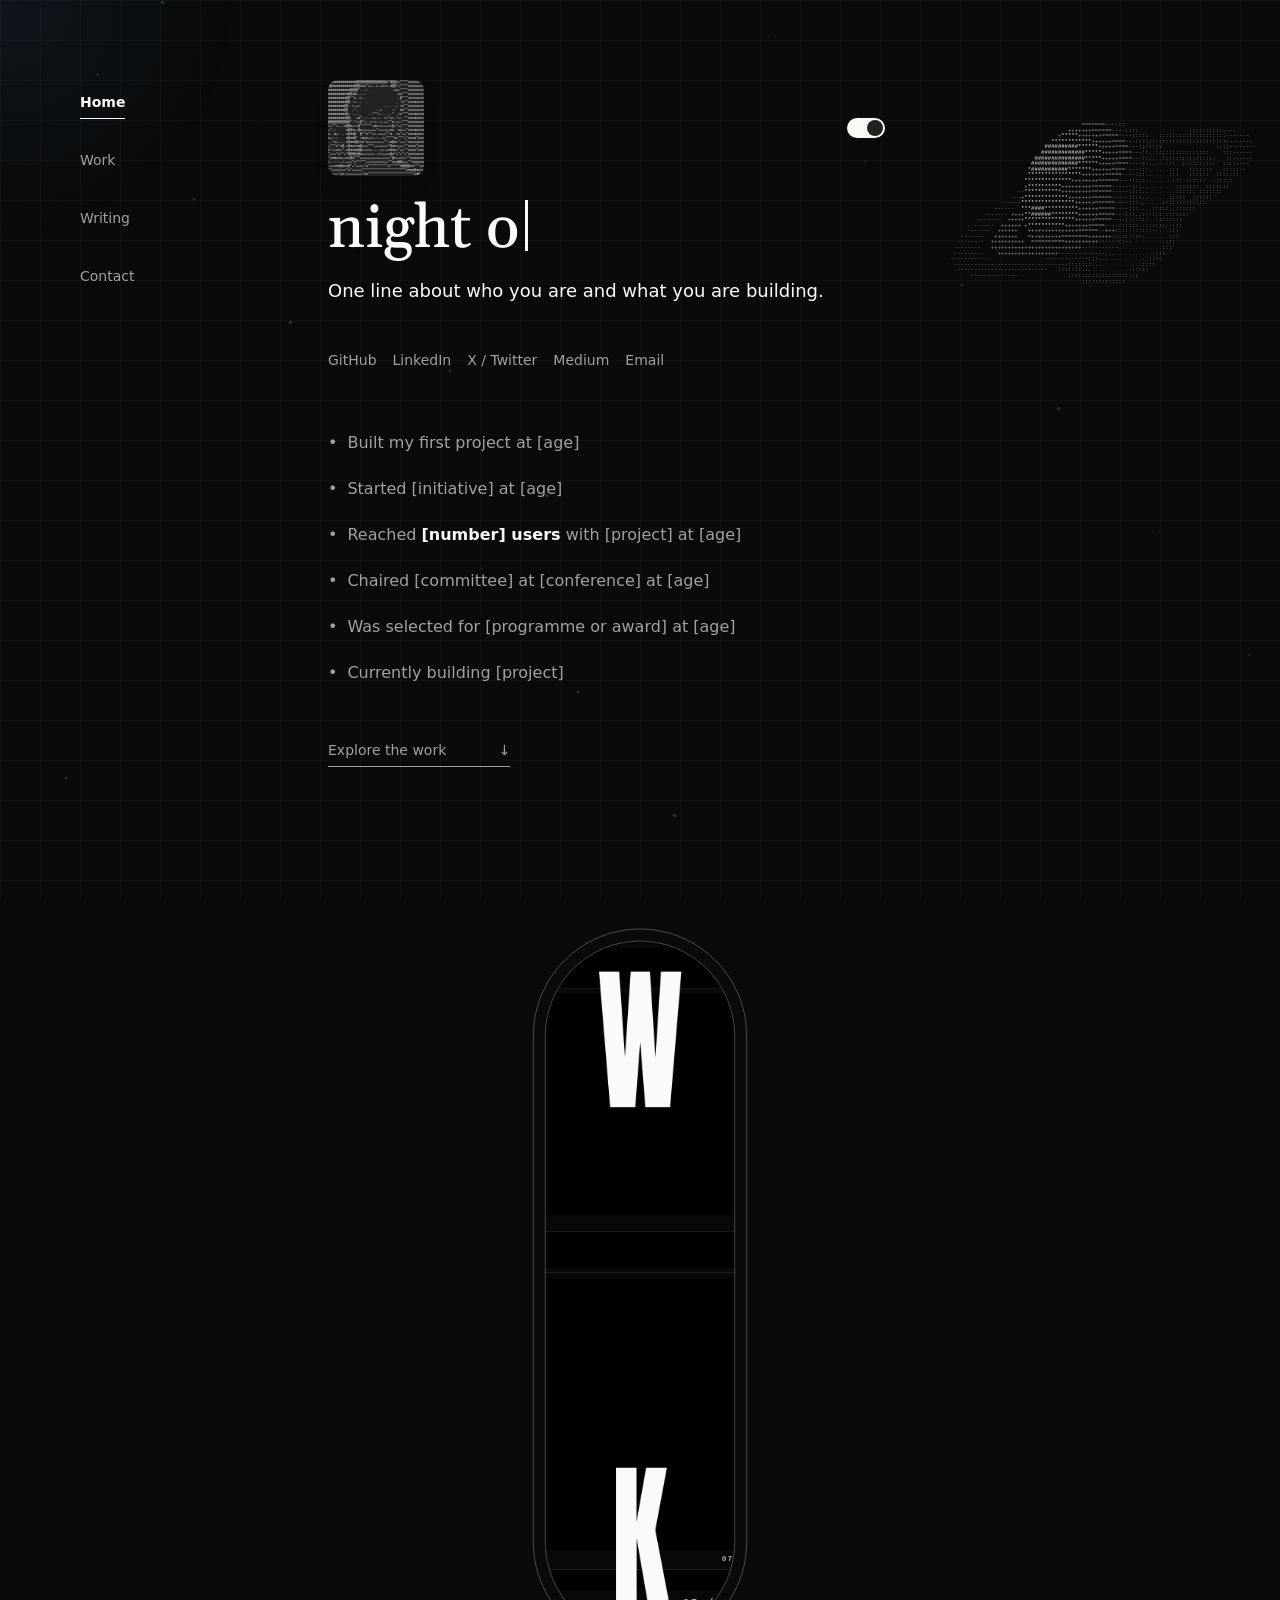
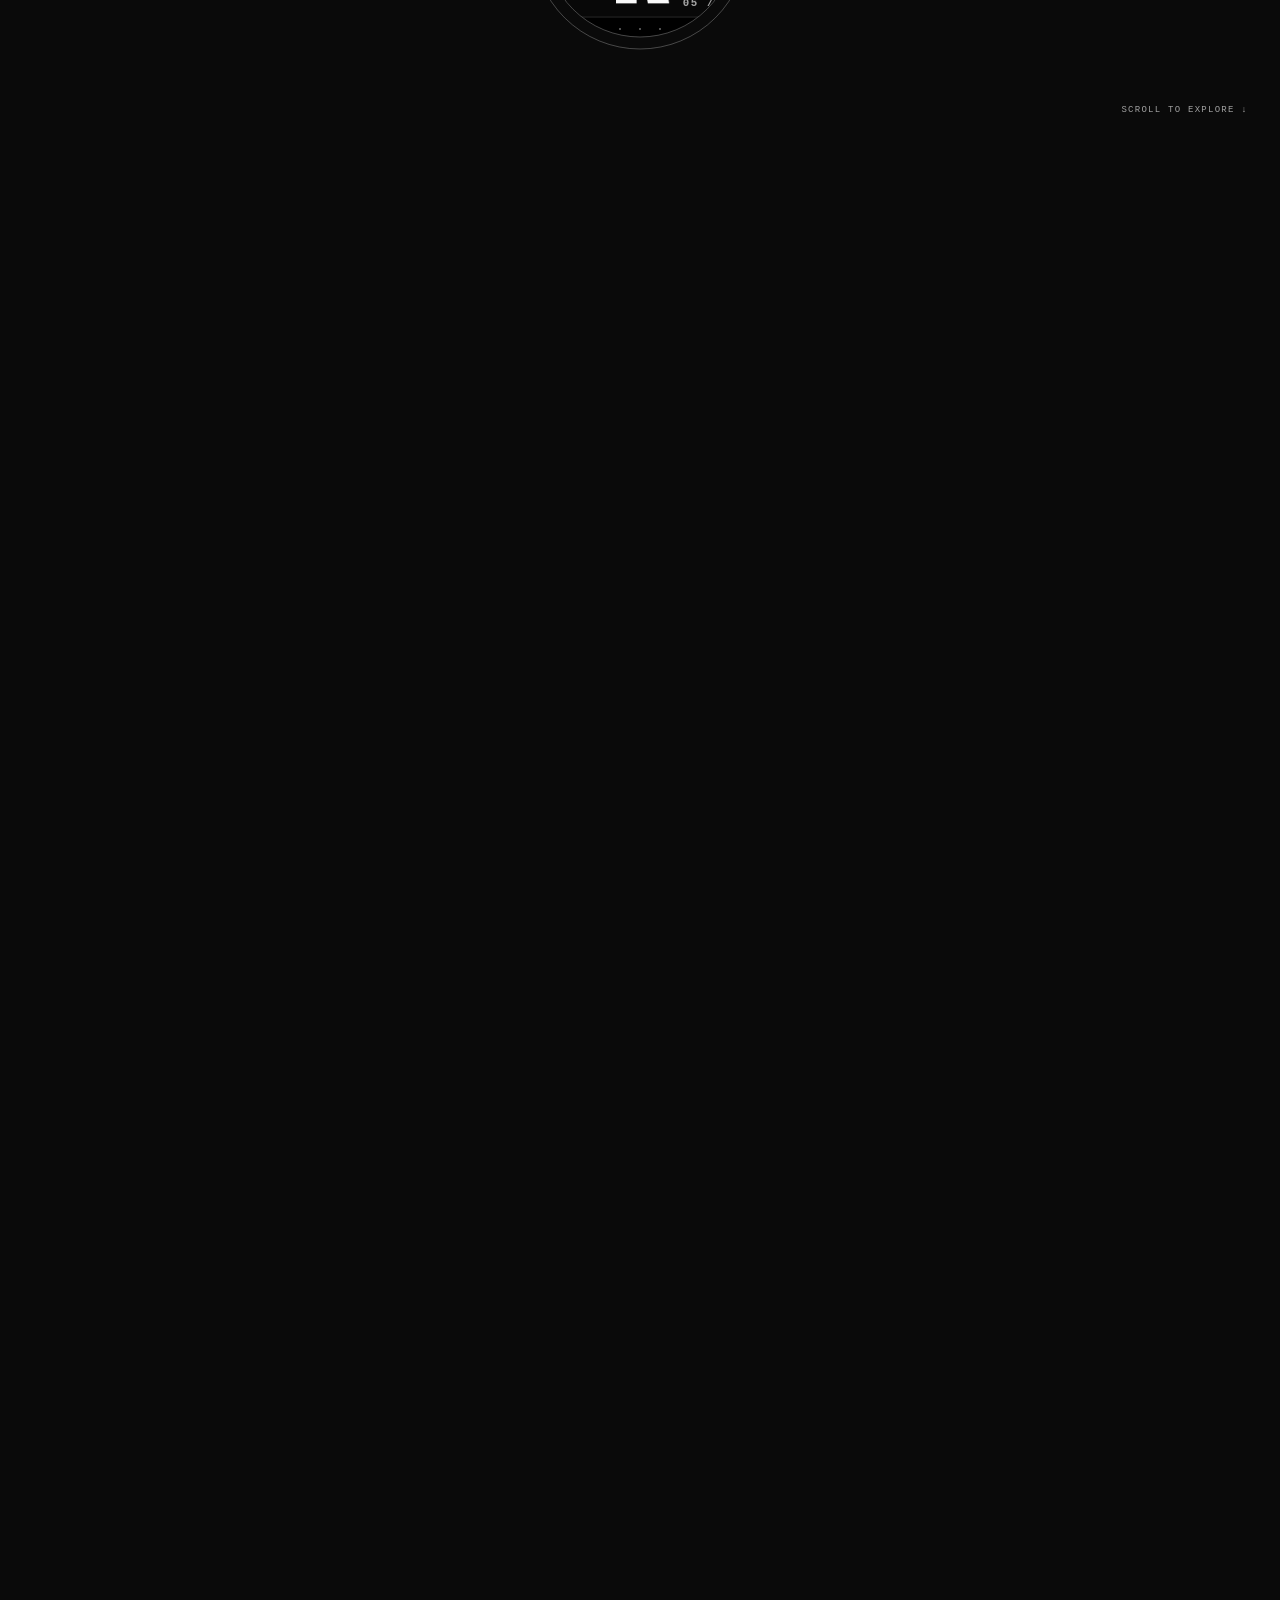
==== index.html @ 7d7f4d8b "Slightly slim the mobile navigation dock" ====
<!doctype html>
<html lang="en" data-theme="dark">
<head><script>if(performance.getEntriesByType('navigation')[0]?.type==='reload'){history.scrollRestoration='manual';history.replaceState(null,'',location.pathname+location.search);addEventListener('pageshow',()=>scrollTo({top:0,left:0,behavior:'instant'}),{once:true})}</script><script>if(location.pathname.endsWith("/foundation/index.html")){var base=document.createElement("base");base.href="../";document.head.appendChild(base)}</script><meta charset="utf-8"><meta name="viewport" content="width=device-width,initial-scale=1"><meta name="theme-color" content="#0a0a0a"><title>Vivaan Surti</title><meta name="description" content="Vivaan Surti's personal website."><meta name="author" content="Vivaan Surti"><meta property="og:title" content="Vivaan Surti"><meta property="og:description" content="Vivaan Surti's personal website."><meta property="og:type" content="website"><script type="application/ld+json">{"@context":"https://schema.org","@type":"Person","name":"Vivaan Surti"}</script>
<script>(function(){var r=document.documentElement;try{var t=localStorage.getItem('portfolio-theme');if(t)r.dataset.theme=t}catch(e){}if(!matchMedia('(prefers-reduced-motion: reduce)').matches){r.classList.add('motion-intro');setTimeout(function(){r.classList.remove('motion-intro')},3000)}})()</script><script>try{if(sessionStorage.getItem('lights-out'))document.documentElement.classList.add('lights-out-pending')}catch(e){}</script><link rel="stylesheet" href="./foundation/style.css?v=bg-4"><link rel="stylesheet" href="./foundation/work.css?v=gap-2"><link rel="stylesheet" href="./foundation/motion.css?v=stars-1"><link rel="stylesheet" href="./foundation/sections.css?v=outline-1"><style>
.dock-icon{display:none}
/* Local mobile dock preview; desktop navigation keeps its existing layout. */
@media(max-width:767px){
 .page-nav{position:fixed;inset:auto 16px calc(12px + env(safe-area-inset-bottom));max-width:420px;margin-inline:auto;display:block;padding:0;isolation:isolate}
 .page-nav .nav-toggle,.page-nav .nav-backdrop{display:none}
 .page-nav .nav-links-panel{position:relative;display:grid;grid-template-columns:repeat(4,minmax(0,1fr));align-items:center;gap:0;min-width:0;max-height:none;width:100%;overflow:visible;box-sizing:border-box;padding:5px;border:1px solid var(--rule);border-radius:14px;background:var(--background);box-shadow:0 4px 18px rgb(0 0 0 / 12%);opacity:1;visibility:visible;transform:none;pointer-events:auto}
 .page-nav .nav-links-panel::before{content:"";position:absolute;z-index:0;top:5px;bottom:5px;left:5px;width:calc((100% - 10px)/4);border-radius:9px;background:color-mix(in srgb,var(--foreground) 9%,var(--background));transform:translateX(var(--dock-index,0%));transition:transform 220ms cubic-bezier(.2,.7,.2,1);pointer-events:none}
 .page-nav .nav-links-panel:has(a:nth-child(2)[aria-current]){--dock-index:100%}
 .page-nav .nav-links-panel:has(a:nth-child(3)[aria-current]){--dock-index:200%}
 .page-nav .nav-links-panel:has(a:nth-child(4)[aria-current]){--dock-index:300%}
 .page-nav .nav-links-panel a{z-index:1;display:flex;flex-direction:column;justify-content:center;gap:3px;min-height:48px;padding:3px 0 4px;box-sizing:border-box;width:100%;border:0;font:400 11px/1.2 ui-sans-serif,system-ui,sans-serif;letter-spacing:.01em;color:var(--muted-foreground);transition:color 160ms ease;touch-action:manipulation}
 .page-nav .nav-links-panel a[aria-current]{color:var(--foreground);font-weight:500}
 .page-nav .dock-icon{display:block;width:19px;height:19px;fill:none;stroke:currentColor;stroke-width:1.5;stroke-linecap:round;stroke-linejoin:round}
 .page-nav a[aria-current] .dock-icon{color:var(--foreground)}
 .page-nav .nav-links-panel a::after{content:"";display:block;position:absolute;left:50%;right:auto;bottom:4px;width:3px;height:3px;margin:0;border-radius:50%;background:var(--foreground);opacity:0;transform:translateX(-50%);transition:opacity 160ms ease}
 .page-nav .nav-links-panel a[aria-current]::after{opacity:1}
 .page-nav .nav-links-panel a:focus-visible{outline-offset:-3px;border-radius:12px}
 .site-footer{padding-bottom:calc(132px + env(safe-area-inset-bottom))}
 .work-meta{bottom:calc(110px + env(safe-area-inset-bottom))}
 html{scroll-padding-bottom:116px}
}
@media(max-width:767px) and (prefers-reduced-motion:reduce){.page-nav .nav-links-panel::before,.page-nav .nav-links-panel a{transition:none}}
</style></head>
<body><div class="background glow" aria-hidden="true"></div>
<div class="background particles" aria-hidden="true"></div>
<div class="background grid" aria-hidden="true"><svg><defs><pattern id="grid" width="40" height="40" patternUnits="userSpaceOnUse"><path d="M 40 0 L 0 0 0 40" fill="none" opacity="0.6" stroke="var(--secondary-foreground)" stroke-width="0.5"/></pattern></defs><rect width="100%" height="100%" fill="url(#grid)"/></svg></div>
<div class="background light-overlay" aria-hidden="true"></div>

<nav class="page-nav" aria-label="Main navigation">
 <button class="nav-toggle" aria-label="Open navigation" aria-expanded="false" aria-controls="navigation-links"><svg viewBox="0 0 24 24" aria-hidden="true"><path d="M4 6h16M4 12h16M4 18h16"/></svg></button>
 <div class="nav-links-panel" id="navigation-links">
 <a href="#home" aria-current="location"><svg class="dock-icon" viewBox="0 0 24 24" aria-hidden="true" focusable="false"><path d="M3 10 12 3l9 7M5 9v11h5v-6h4v6h5V9"/></svg><span>Home</span></a>
 <a href="#work"><svg class="dock-icon" viewBox="0 0 24 24" aria-hidden="true" focusable="false"><path d="M5 7V4h14v3M3 8h18v12H3zM3 12h18M10 12v3h4v-3"/></svg><span>Work</span></a>
 <a href="#writing"><svg class="dock-icon" viewBox="0 0 24 24" aria-hidden="true" focusable="false"><path d="m15 4 5 5M4 20l5-1L21 7a2.1 2.1 0 0 0-4-4L5 15z"/></svg><span>Writing</span></a>
 <a href="#contact"><svg class="dock-icon" viewBox="0 0 24 24" aria-hidden="true" focusable="false"><path d="M5 19 19 5M5 5h14v14"/></svg><span>Contact</span></a>
 </div>
</nav>
<main>
<section id="home" class="intro">
 <div class="intro-top">
  <figure class="avatar" aria-hidden="true"><pre class="ascii-dark">%@%%%%%%%%%%%%@@@@@@@@@@@@@@@%*@@@#+****######%@
%@%%%%%%%%%%%@@@###*+=--=-+#==-%@@*+****#######%
%%%%%%%%%%%@@@@*..::.           -##+****########
%%%%%%%%%%@@#@+.-:-               -##***########
%%%%%%%%%@@**#.:=..                -@***########
%%%%%%%%%@@.:=...  .              . :#**###%####
%%%%%%%%@@: =:+=            ...  .: =#**########
%%%%%%%%@@  -*-         .-=     ::  %#**########
%%%%%%%%%@+ ..-.    .-***=.....-*  =#***###%###%
%%%%%%%%%@@:  +%*--:..=+-:. ==*#=-*+:-**###%####
@@@@@@@@@@@*-*=+@*=--=:=:-+-++**%-=+:***#######%
=+**=---#@@%+==@******+%#==+++==@+*++***########
+*-:     %@@%++@#=++++++*=+++++##  ##++*###%###%
#- %+. . #@%%@  @**#**+=-=+++**%  =#*++*###%####
#+:-:    %@%%@* =%##+==-:--=+****%+***+*###%*###
--*#+:.-.#@%%%@###*#+++===++**+%@%=*+++*########
+***#*#@-+@%###%@+=+***++++++=*@%#=+++**####*###
#*++##=*.#@%#%%@@+====-:--==-=#%%#=*++**####*###
*+=+*#**+*@@@@%@%+++++=--===++#@%*=*+*+*########
*#%%###++##@%***+++++++++++++++*@#++===**#######
=-.:.:-=.+++*#*****++=======++**##%@@#++**#####%
-=+#%%@%##@*+*++=+*#**********#*****%@@@@#%***##
**+====+=*#*+++++**********************#%%%@%###
:-=++*##:==++++++*##***********************#%@%#</pre><pre class="ascii-light">. ............               .-   :=----::::::. 
. ...........   :::-=+**+*=:++*.  -=----:::::::.
...........    -%%##%@@@@@@@@@@@*::=----::::::::
..........  : =%*#*@@@@@@@@@@@@@@@*::---::::::::
.........  --:%#+%%@@@@@@@@@@@@@@@@* ---::::::::
.........  %#+%%%@@%@@@@@@@@@@@@@@%@#:--:::.::::
........  #@+#=+@@@@@@@@@@@@%%%@@%#@+:--::::::::
........  @@*-*@@@@@@@@@%*+@@@@@##@@.:--::::::::
......... =@%%*%@@@@%*---+%%%%%*-@@+:---:::.:::.
.........  #@@=.-**#%%+=*#%@++-:+*-=#*--:::.::::
           -*-+= -+**+#+#*=*==--.*+=#---:::::::.
+=--+***:  .=++ ------=.:++===++ =-==---::::::::
=-*#@@@@@.  .== :+======-+=====::@@::==-:::.:::.
:*@.=%@%@: .. @@ --:--=+*+===--.@@+:-==-:::.::::
:=#*#@@@@. .. -@+.::=++*#**+=----.=---=-:::.-:::
**-:=#%*%: ... :::-:===+++==--=. .+-===-::::::::
=---:-: *= .:::. =+=---======+- .:+===--::::-:::
:-==::+-%: .:..  =++++*#**++*+:..:+-==--::::-:::
-=+=-:--=-    . .=====+**+++==: .-+-=-=-::::::::
-:..:::==:: .---===============- :==+++--:::::::
+*%#%#*+%===-:-----==+++++++==--::.  :==--:::::.
*+=:.. .:: -=-==+=-:----------:-----.    :.---::
--=++++=+-:-=====----------------------:... .:::
#*+==-::#++======-::-----------------------:. .:</pre></figure>
  <button id="theme" aria-label="Switch to light mode"></button>
 </div>
 <h1><span class="sr-only">hi, viv here.</span><span class="typed-text" aria-hidden="true">hi, <span class="surname">viv</span> here.</span></h1>
 <p class="tagline">One line about who you are and what you are building.</p>
 <div class="socials" aria-label="Social links"><a href="https://github.com/" target="_blank" rel="me noopener">GitHub</a><a href="https://www.linkedin.com/in/" target="_blank" rel="me noopener">LinkedIn</a><a href="https://x.com/" target="_blank" rel="me noopener">X / Twitter</a><a href="https://medium.com/" target="_blank" rel="me noopener">Medium</a><a href="mailto:you@example.com">Email</a></div>
 <ul class="timeline" aria-label="Timeline">
  <li><span class="bullet" aria-hidden="true">•</span><span>Built my first project at [age]</span></li>
  <li><span class="bullet" aria-hidden="true">•</span><span>Started [initiative] at [age]</span></li>
  <li><span class="bullet" aria-hidden="true">•</span><span>Reached <strong>[number] users</strong> with [project] at [age]</span></li>
  <li><span class="bullet" aria-hidden="true">•</span><span>Chaired [committee] at [conference] at [age]</span></li>
  <li><span class="bullet" aria-hidden="true">•</span><span>Was selected for [programme or award] at [age]</span></li>
  <li><span class="bullet" aria-hidden="true">•</span><span>Currently building [project]</span></li>
 </ul>
 <a class="intro-link" href="#work">Explore the work <span aria-hidden="true">↓</span></a>
</section>
<section id="work" class="work-section" aria-labelledby="work-title"><div class="work-stage"><h2 id="work-title" class="work-label">Work</h2><div class="work-scene"></div>
<svg class="work-mask" aria-hidden="true" preserveAspectRatio="none"><path class="mask-line"/></svg>
<div class="work-meta"><span class="work-counter"></span><span>Scroll to explore ↓</span></div></div></section>
<section id="writing" class="section" aria-labelledby="writing-title">
 <div class="eyebrow" data-reveal>Writing &amp; research</div>
 <h2 id="writing-title" data-reveal>Writing</h2>
 <!-- Give a row an href once its page exists, e.g. <a class="post-row" href="writing/extended-essay/"> -->
 <ul class="post-list">
  <li data-reveal><a class="post-row"><span><span class="post-title">Research paper title</span><span class="post-sub">One-line summary of the question and the finding.</span></span><span class="post-meta">Extended Essay · 2027</span></a></li>
  <li data-reveal><a class="post-row"><span><span class="post-title">Investigation title</span><span class="post-sub">One-line summary of the question and the finding.</span></span><span class="post-meta">Internal Assessment · 2026</span></a></li>
  <li data-reveal><a class="post-row"><span><span class="post-title">Investigation title</span><span class="post-sub">One-line summary of the question and the finding.</span></span><span class="post-meta">Internal Assessment · 2026</span></a></li>
  <li data-reveal><a class="post-row"><span><span class="post-title">Essay title</span><span class="post-sub">One-line summary of the argument.</span></span><span class="post-meta">Essay · 2026</span></a></li>
 </ul>
</section>
</main>
<footer id="contact" class="site-footer">
 <div class="eyebrow" data-reveal>Contact</div>
 <h2 data-reveal>Get in touch.</h2>
 <p data-reveal>For collaborations, questions, or opportunities, please write to</p>
 <a class="footer-email" href="mailto:you@example.com" data-reveal>you@example.com</a>
 <div class="footer-bottom"><span>© 2026 Vivaan Surti</span><a href="#home">Back to the top ↑</a></div>
</footer><script src="./foundation/ambient.js?v=stars-4"></script><script src="./foundation/projects.js?v=pj-1"></script><script src="./foundation/work.js?v=smooth-4"></script><script src="./foundation/planet.js?v=outline-1"></script><script src="./foundation/greetings.js?v=greet-4"></script><script src="./foundation/motion.js?v=greet-7"></script><script src="./foundation/eggs.js?v=torch-1"></script><script src="./foundation/avatar.js"></script><script src="./foundation/navigation.js"></script><script>
// The dock stays accessible while the shared hamburger controller is closed.
(()=>{
 const panel=document.getElementById('navigation-links');
 const expose=()=>{if(panel.inert)panel.inert=false;};
 new MutationObserver(expose).observe(panel,{attributes:true,attributeFilter:['inert']});
 expose();
})();
</script></body></html>
---- foundation/style.css ----
@font-face{font-family:Gelasio;src:url('./assets/gelasio-400.woff2') format('woff2');font-weight:400;font-display:swap}@font-face{font-family:Gelasio;src:url('./assets/gelasio-500.woff2') format('woff2');font-weight:500;font-display:swap}
*{box-sizing:border-box} :root{--dot:lab(98.26% 0 0);--name-highlight:rgb(255 255 255 / 11%);--background:lab(2.75381% 0 0);--foreground:lab(98.26% 0 0);--secondary-foreground:lab(98.26% 0 0);--muted-foreground:lab(66.128% -.0000298023 .0000119209);color-scheme:dark}
:root[data-theme="light"]{--background:lab(100% 0 0);--foreground:lab(2.75381% 0 0);--secondary-foreground:lab(7.78201% -.0000149012 0);--muted-foreground:lab(48.496% 0 0);--grid-opacity:.2;--dot:lab(2.75381% 0 0);--name-highlight:rgb(0 0 0 / 5%);color-scheme:light}
body{margin:0;background:var(--background);color:var(--foreground);font-family:ui-sans-serif,system-ui,-apple-system,BlinkMacSystemFont,"Segoe UI",sans-serif;min-height:100vh;isolation:isolate}
.background{position:fixed;inset:0;pointer-events:none;z-index:-1}.glow{opacity:.5;background:radial-gradient(600px circle at var(--x,0px) var(--y,0px),rgba(71,168,255,.15),transparent 40%)}
.grid svg{width:100%;height:100%;opacity:.2}main{max-width:672px;margin:auto;padding:80px 24px 96px}button{background:none;border:0;color:var(--muted-foreground);padding:4px 8px;cursor:pointer;border-radius:6px}button:hover{color:var(--foreground)}button:focus-visible{outline:2px solid #47a8ff;outline-offset:4px}button svg{width:16px;height:16px;display:block}h1{font-family:Gelasio,Georgia,serif;font-size:60px;font-weight:500;line-height:1;letter-spacing:-1.5px;margin:32px 0 16px}p{font-size:16px;line-height:1.7;color:var(--muted-foreground)}.work{margin-top:72px}h2{font-size:24px;font-weight:500}


.light-overlay{background:rgb(0 0 0 / 8%);display:none}
.particles{overflow:hidden}
.particle{position:absolute;border-radius:50%;animation:float-dot var(--duration) ease-in-out var(--delay) infinite backwards;pointer-events:none}

/* Breathing dots: 8s, rise 100px and return, fade 0-1-0, scale .5-1-.5. */
@keyframes float-dot{0%,100%{transform:translateY(0) scale(.5);opacity:0}50%{transform:translateY(-100px) scale(1);opacity:1}}
.surname{background:var(--name-highlight);padding:0 4px;-webkit-box-decoration-break:clone;box-decoration-break:clone}
@media(prefers-reduced-motion:reduce){.particle{animation:none;opacity:.22;transform:translateY(-50px) scale(.75)}}
:root[data-theme="light"] .light-overlay{display:block}
---- foundation/work.css ----
@font-face{font-family:Anton;src:url('./assets/anton-work.woff2') format('woff2'),url('./assets/anton.ttf') format('truetype');font-display:swap}
html{scroll-behavior:auto}body{overflow-x:clip}main{max-width:none;margin:0;padding:0}a{color:inherit;text-decoration:none}a:focus-visible{outline:2px solid #47a8ff;outline-offset:6px}

#theme{min-width:32px;min-height:36px;display:grid;place-items:center}.intro{max-width:672px;margin:auto;min-height:100svh;padding:180px 24px 80px;display:flex;flex-direction:column;justify-content:center}.intro h1{margin:0 0 20px}.eyebrow{font:10px ui-monospace,monospace;letter-spacing:.18em;text-transform:uppercase;color:var(--muted-foreground);margin-bottom:28px}.intro p{max-width:400px}.intro-link{margin-top:48px;width:fit-content;font-size:12px;border-bottom:1px solid var(--muted-foreground);padding-bottom:8px}.intro-link span{margin-left:48px}
:root{--work-void:#030609;--work-ink:var(--foreground);--work-shadow:#32424f;--work-shell:var(--background);--work-outline:color-mix(in srgb,var(--foreground) 26%,transparent)}
:root[data-theme=light]{--work-void:#dfe4e8;--work-shadow:#b3c1cb;--work-shell:#ebebeb}
.work-section{position:relative;height:1160svh;isolation:isolate;scroll-margin-top:0}
.work-stage{position:sticky;top:0;height:100svh;width:100%;overflow:hidden;background:color-mix(in srgb,var(--work-void) 85%,transparent)}
.work-point-field{position:absolute;inset:0;opacity:.2;background-image:radial-gradient(var(--work-ink) .6px,transparent .8px);background-size:24px 24px;pointer-events:none}
.work-scene{position:absolute;inset:0;perspective:640px;transform-style:flat;pointer-events:none}
.work-letter{position:absolute;top:50%;left:50%;font:400 min(17.5svh,190px)/.85 Anton,Impact,'Arial Narrow',sans-serif;color:var(--work-ink);transform-origin:center;will-change:transform;white-space:nowrap;user-select:none}
.work-letter::before{content:attr(data-letter);position:absolute;inset:0;color:var(--work-shadow);z-index:-1;transform:translate(3px,3px) scale(1.025);opacity:var(--spread,0)}
.work-card{position:absolute;top:50%;left:50%;z-index:2;width:max-content;padding:8px 8px 0;background:#080808;color:var(--work-ink);outline:1px solid rgb(255 255 255 / 16%);transform-style:preserve-3d;visibility:hidden;pointer-events:none}
.work-card.is-visible{visibility:visible}
.work-image{display:block;width:auto;height:auto;max-width:50vw;max-height:50svh;border:1px solid #000;background:#000;object-fit:contain}
.work-caption{display:flex;justify-content:space-between;gap:16px;padding:8px;font:700 11px/1 ui-monospace,monospace;letter-spacing:.15em;text-transform:uppercase;white-space:nowrap}
.work-caption span:last-child{opacity:.65}
:root[data-theme=light] .work-card{color:#ededed;outline-color:rgb(0 0 0 / 32%)}

.work-mask{position:absolute;inset:0;z-index:10;pointer-events:none;width:100%;height:100%;overflow:visible}.mask-shell{fill:var(--work-shell);fill-rule:evenodd}.mask-grid{fill:url(#work-grid);fill-rule:evenodd}.mask-line{fill:none;stroke:var(--work-outline);stroke-width:1}.mask-grid-line{fill:none;stroke:var(--work-outline);stroke-width:.65}
.work-meta{position:absolute;bottom:24px;left:32px;right:32px;z-index:15;display:flex;justify-content:space-between;color:var(--muted-foreground);font:9px ui-monospace,monospace;letter-spacing:.14em;text-transform:uppercase}.work-label{position:absolute;width:1px;height:1px;overflow:hidden;clip-path:inset(50%)}
/* Dots sit behind the content; the flashlight stays above it so it glows over text, letters and cards. */
.background.particles{z-index:-1}.background.glow{z-index:20}.background.light-overlay{z-index:-2}
.outro{min-height:65svh;max-width:672px;margin:auto;padding:120px 24px}.outro h2{font:40px Gelasio,Georgia,serif}.outro a{display:inline-block;font-size:12px;margin-top:24px;border-bottom:1px solid;padding-bottom:8px}
@media(max-width:767px){.intro{padding-top:130px}.intro h1{font-size:48px}.work-meta{left:20px;right:20px;font-size:8px}.work-letter{font-size:17.5svh}}
@media(prefers-reduced-motion:reduce){.work-section{height:auto;min-height:100svh}.work-stage{position:relative;height:auto;min-height:100svh;padding:110px 24px 80px}.work-mask,.work-scene>.work-letter,.work-point-field{display:none}.work-scene{position:relative;display:grid;grid-template-columns:repeat(auto-fit,minmax(250px,1fr));gap:24px;perspective:none}.work-card{position:relative;top:auto;left:auto;width:100%;visibility:visible!important;transform:none!important}.work-label{position:static;width:auto;height:auto;clip-path:none;font:48px Anton,sans-serif;margin:0 0 32px}.work-meta{bottom:24px}}
/* Keep moving surfaces bounded and promote only the active gallery. */

.work-point-field{left:-24px;right:-24px}
.work-letter,.work-card{will-change:auto}
.is-active .work-letter,.is-active .work-card.is-visible{will-change:transform}
.background.glow{inset:auto;top:0;left:0;width:480px;height:480px;background:radial-gradient(600px circle at center,rgba(71,168,255,.15),transparent 40%);transform:translate3d(-240px,-240px,0)}
.ambient-paused .particle{animation-play-state:paused}
/* Work uses the same underlying 40px grid as Home. Only the letters/cards
   are clipped by the capsule; the background stays continuous. */
.work-stage{background:transparent}
.mask-shell,.mask-grid,.work-point-field{display:none}
.work-image{height:auto;object-fit:contain}
@media(prefers-reduced-motion:reduce){.work-card{opacity:1!important}}
/* Dots brighten near the cursor by changing their own colour (same look as
   the old overlay layer, which forced constant style work; no transition for
   the same reason, and the 10-per-second updates already read as smooth). */
.particle{background:color-mix(in srgb,var(--dot) calc(60% + var(--light,0)*20%),transparent)}

@media(max-width:576px),(max-width:767px) and (orientation:landscape){.work-card{padding:4px}.work-image{max-width:80vw;max-height:80svh}.work-caption{display:none}}
@media(prefers-reduced-motion:reduce){.work-card{width:100%;opacity:1!important}.work-image{width:100%;max-width:100%;max-height:none}.work-caption{display:flex;font-size:9px;white-space:normal}}

.socials{display:flex;flex-wrap:wrap;gap:10px 28px;font-size:15px;color:var(--muted-foreground)}.socials a{display:inline-block;transition:color .15s cubic-bezier(.4,0,.2,1)}.socials a:hover,.socials a:focus-visible{color:var(--foreground)}

/* Name letter-spacing kept normal, not tightened. */
.intro h1{letter-spacing:normal}
.intro-link{font-size:14px}

/* Work cards are links to each project's page. */
a.work-card{display:block;cursor:pointer;text-decoration:none}

/* Compact sliding theme switch, inspired by darioamodei.com. */
#theme{width:44px;min-width:44px;min-height:44px;padding:0;border-radius:22px;color:var(--foreground)}
#theme .theme-track{display:block;position:relative;width:38px;height:20px;border-radius:20px;background:#22211f;transition:background-color .45s ease}
#theme .theme-thumb{position:absolute;top:2px;left:2px;width:16px;height:16px;border-radius:50%;background:#faf9f6;transition:transform .45s ease,background-color .45s ease}
[data-theme="dark"] #theme .theme-track{background:#faf9f6}
[data-theme="dark"] #theme .theme-thumb{background:#22211f;transform:translateX(18px)}
@media(prefers-reduced-motion:reduce){#theme .theme-track,#theme .theme-thumb{transition:none}}
/* The thumb remains mounted so its position can interpolate on each toggle. */
.theme-switching #theme .theme-track{transition:background-color .45s ease!important}
.theme-switching #theme .theme-thumb{transition:transform .45s ease,background-color .45s ease!important}
@media(prefers-reduced-motion:reduce){.theme-switching #theme .theme-track,.theme-switching #theme .theme-thumb{transition:none!important}}
---- foundation/motion.css ----
/* Link emphasis and 300ms preview image zoom. */
.motion-reveal-pending{opacity:0}
/* Intro starts hidden from first paint (set in <head>), so it never flashes before animating. */
.motion-intro :is(.intro,.site-nav a,.site-nav button){opacity:0}
/* Theme switch is instant: colour transitions are suppressed while it applies. */
.theme-switching *,.theme-switching *::before,.theme-switching *::after{transition:none!important}
body,.site-nav,.work-letter,.work-caption,.work-card-surface,.eyebrow,.intro p,.outro p,.intro-link,.outro a,#theme{transition:color .65s ease,background-color .65s ease,border-color .65s ease,outline-color .65s ease}
body{transition:color .65s ease}
.intro h1,.outro h2,.brand{color:var(--foreground)}
.grid path{transition:stroke .65s ease}
.grid svg{opacity:var(--grid-opacity,.2);transition:opacity .65s ease}
.background.light-overlay{display:block;opacity:0;transition:opacity .65s ease}
:root[data-theme=light] .background.light-overlay{opacity:1}

.nav-links a,.brand,.intro-link,.outro a{display:inline-block;transition:color .15s cubic-bezier(.4,0,.2,1);transform-origin:center}
.intro-link,.outro a{color:var(--muted-foreground)}
.intro-link:hover,.outro a:hover,.intro-link:focus-visible,.outro a:focus-visible{color:var(--foreground)}
.work-card.is-visible{pointer-events:auto}
.work-card{padding:0;background:transparent;outline:none}
.work-card-surface{padding:8px 8px 0;background:#080808;outline:1px solid rgb(255 255 255 / 16%)}
.work-image-window{overflow:hidden;background:#000}
.work-image{transition:transform .3s cubic-bezier(.4,0,.2,1);transform-origin:center}
@media(hover:hover) and (pointer:fine){.work-card-surface:hover .work-image{transform:scale(1.05)}}
:root[data-theme=light] .work-card{outline:none}
:root[data-theme=light] .work-card-surface{outline-color:rgb(0 0 0 / 32%)}
@media(max-width:767px){
 .work-card-surface{padding:6px 6px 0}
 .work-card{padding:0}
 .work-caption{display:flex;gap:12px;padding:8px 2px;font-size:9px;letter-spacing:.1em}
}
.work-card-surface.motion-pressed .work-image{transform:scale(1.05)}
@media(prefers-reduced-motion:reduce){.work-image,.nav-links a,.brand,.intro-link,.outro a{transition:none}.work-image{transform:none!important}}

@media(prefers-reduced-motion:reduce){body,.site-nav,.work-letter,.work-caption,.work-card-surface,.eyebrow,.intro p,.outro p,.intro-link,.outro a,#theme,.grid path,.background.light-overlay{transition:none}}
/* Performance: a lighter
   mode for weaker devices (glow kept; no dot lighting, fewer dots, no letter shadows). */
.lite .work-letter::before{display:none}
.lite .particle:nth-child(n+21){display:none}

/* Easter eggs: lights out, and a quiet note at the bottom of the screen. */
.lights-out{position:fixed;inset:0;z-index:90;pointer-events:none;opacity:0;transition:opacity .35s ease;--beam:radial-gradient(circle at var(--lx,50%) var(--ly,50%),rgb(255 222 170 / .07) 0,rgb(255 222 170 / .03) 60px,transparent 120px),radial-gradient(circle at var(--lx,50%) var(--ly,50%),rgb(0 0 0 / .12) 0,rgb(0 0 0 / .2) 45px,rgb(0 0 0 / .42) 95px,rgb(0 0 0 / .7) 140px,rgb(0 0 0 / .86) 190px,rgb(0 0 0 / .92) 260px);background:var(--beam)}
.lights-out.is-on{opacity:1}
.lights-out.no-fade{transition:none}
/* Covers the first paint on a new page until the torch layer takes over. */
.lights-out-pending body::after{content:"";position:fixed;inset:0;z-index:90;pointer-events:none;background:radial-gradient(circle at 50% 50%,rgb(0 0 0 / .2) 0,rgb(0 0 0 / .7) 140px,rgb(0 0 0 / .92) 260px)}
.egg-toast{position:fixed;left:50%;bottom:28px;z-index:95;max-width:calc(100vw - 32px);transform:translate(-50%,8px);opacity:0;pointer-events:none;padding:8px 14px;border-radius:999px;font:12px/1.5 ui-monospace,monospace;letter-spacing:.04em;text-align:center;color:var(--foreground);background:color-mix(in srgb,var(--background) 88%,transparent);border:1px solid color-mix(in srgb,var(--foreground) 14%,transparent);transition:opacity .25s ease,transform .25s ease}
.egg-toast.is-on{opacity:1;transform:translate(-50%,0)}
@media(prefers-reduced-motion:reduce){.lights-out,.egg-toast{transition:none}}

/* Performance: background dots pause while the Work gallery is moving, and
   sections below the fold are skipped by the browser until they're near. */
.work-moving .particle{animation-play-state:paused}
.section,.site-footer{content-visibility:auto;contain-intrinsic-size:auto 640px}

/* Work gallery as its own space: inside the capsule it's a solid background
   with a fine dot grid in the same colour as the WORK letters. It follows the
   theme: black with white dots in dark mode, white with black dots in light. */
.work-scene{background-color:#000;background-image:radial-gradient(circle,color-mix(in srgb,var(--work-ink) 32%,transparent) 0 1px,transparent 1.4px);background-size:20px 20px;background-position:center}
:root[data-theme=light] .work-scene{background-color:#fff}

/* Shooting stars (ambient.js): a thin tail with a small glowing head. */
:root{--star:rgb(225 238 255)}
:root[data-theme=light]{--star:rgb(40 48 60)}
.background.stars{z-index:-1;overflow:hidden}
.shooting-star{position:absolute;left:0;top:0;height:1.5px;border-radius:2px;transform-origin:100% 50%;background:linear-gradient(90deg,transparent,color-mix(in srgb,var(--star) 75%,transparent));pointer-events:none;opacity:0}
.shooting-star::after{content:"";position:absolute;right:-1px;top:50%;width:3px;height:3px;margin-top:-1.5px;border-radius:50%;background:var(--star);box-shadow:0 0 6px 1px color-mix(in srgb,var(--star) 60%,transparent)}

.lite .particle{animation:none;opacity:.22;transform:translateY(-50px) scale(.75)}
.lite .background.stars{display:none}

/* Lite keeps the gallery and navigation, with flat moving surfaces. */
.lite .work-scene{perspective:none}
.lite .work-card{transform-style:flat}
.lite .work-image{transition:none}
.lite .work-card-surface:hover .work-image,
.lite .work-card-surface.motion-pressed .work-image{transform:none}
---- foundation/sections.css ----
/* Single-column layout: no navbar; everything
   (photo, name, tagline, links, timeline, sections) shares one left edge. */
:root{--rule:color-mix(in srgb,var(--foreground) 10%,transparent)}

/* Header block */
.intro{min-height:auto;justify-content:flex-start;padding:80px 24px 72px}
.intro-top{display:flex;align-items:flex-start;justify-content:space-between;margin-bottom:24px}
.avatar{margin:0;width:96px;height:96px;border-radius:10px;overflow:hidden;display:grid;place-items:center;background:color-mix(in srgb,var(--foreground) 10%,transparent);box-shadow:0 10px 15px -3px rgb(0 0 0 / 12%),0 4px 6px -4px rgb(0 0 0 / 12%);color:var(--foreground);transition:transform .2s ease}
.avatar pre{grid-area:1/1;margin:0;width:100%;height:100%;position:relative;font:3.333333px/4px monospace;letter-spacing:0;white-space:pre;text-align:left;color:var(--foreground)}
.avatar .ascii-light{display:none}
:root[data-theme=light] .avatar .ascii-dark{display:none}
:root[data-theme=light] .avatar .ascii-light{display:block}
@media(hover:hover) and (pointer:fine){.avatar:hover{transform:scale(1.05) rotate(2deg)}}
.intro h1{margin:0 0 16px}
.intro .tagline{max-width:none;margin:0 0 32px;font-size:18px;line-height:1.625;color:var(--foreground)}
.intro .socials{font-size:14px;line-height:20px;gap:0;margin:0 0 48px -8px}.intro .socials a{min-height:44px;padding:0 8px;display:inline-flex;align-items:center}

/* Timeline */
.timeline{list-style:none;margin:0;padding:0;display:grid;gap:20px}
.timeline li{display:flex;gap:10px;font-size:16px;line-height:1.625;color:var(--muted-foreground);transform-origin:left center;transition:translate .35s cubic-bezier(.34,1.56,.64,1),scale .35s cubic-bezier(.34,1.56,.64,1),color .15s ease}
@media(hover:hover) and (pointer:fine){.timeline li:hover{translate:8px 0;scale:1.02;color:var(--foreground)}}
.timeline .bullet{display:inline-block;flex:none}
.timeline strong{font-weight:600;color:var(--foreground)}
.intro .intro-link{margin-top:56px}

/* Sections after the gallery */
.section{max-width:672px;margin:auto;padding:112px 24px 0}
.section h2,.site-footer h2{font:500 20px/28px Gelasio,Georgia,serif;margin:0 0 24px;color:var(--foreground)}
.eyebrow{margin-bottom:16px}
.post-list{list-style:none;margin:0;padding:0;border-top:1px solid var(--rule)}
.post-row{display:flex;justify-content:space-between;align-items:baseline;gap:24px;padding:18px 0;border-bottom:1px solid var(--rule);color:var(--foreground);transform-origin:left center}
a.post-row[href]{cursor:pointer}
.post-title{font-size:16px;line-height:1.4}
.post-sub{display:block;margin-top:4px;font-size:14px;line-height:1.5;color:var(--muted-foreground)}
.post-meta{flex:none;font-size:13px;color:var(--muted-foreground);white-space:nowrap}

/* Footer */
.site-footer{max-width:672px;margin:auto;padding:128px 24px 48px}
.site-footer p{margin:0 0 20px}
.footer-email{display:inline-block;font-size:16px;color:var(--foreground);border-bottom:1px solid var(--muted-foreground);padding-bottom:4px}
.footer-bottom{display:flex;justify-content:space-between;gap:16px;margin-top:96px;padding-top:20px;border-top:1px solid var(--rule);font-size:12px;color:var(--muted-foreground)}
.footer-bottom a{color:var(--muted-foreground);transition:color .15s ease}
.footer-bottom a:hover,.footer-bottom a:focus-visible,.footer-email:hover{color:var(--foreground)}

@media(max-width:767px){
 .intro{padding:48px 20px 56px}
 .intro .tagline{font-size:17px}
 .timeline li{font-size:17px}
 .section{padding:88px 20px 0}
 .post-row{flex-direction:column;gap:6px}
 .site-footer{padding:96px 20px 40px}
}
@media(prefers-reduced-motion:reduce){.avatar,.timeline li{transition:none}}

/* Typed headline. The full line is in the page for screen readers, search
   and reduced motion; the caret only exists while JavaScript types it. */
.sr-only{position:absolute;width:1px;height:1px;overflow:hidden;clip-path:inset(50%);white-space:nowrap}
.intro h1 .caret{display:inline-block;width:3px;height:.85em;margin-left:6px;vertical-align:-.06em;background:currentColor;animation:caret-blink 1s steps(1) infinite}
.intro h1.is-typing .caret{animation:none}
@keyframes caret-blink{50%{opacity:0}}

/* Decorative ringed planet beside the intro (drawn by planet.js). */
.intro{position:relative}
.planet{position:absolute;left:calc(100% - 64px);top:36px;z-index:-1;margin:0;font:7px/7px ui-monospace,Menlo,monospace;white-space:pre;color:color-mix(in srgb,var(--foreground) 34%,transparent);pointer-events:none;user-select:none}
.planet .pl-b{color:color-mix(in srgb,var(--foreground) 88%,rgb(150 195 255))}
.planet .pl-m{color:color-mix(in srgb,var(--foreground) 62%,transparent)}
.planet .pl-f{color:color-mix(in srgb,var(--foreground) 12%,transparent)}
/* Smaller screens: shrink, keep it on screen (24px from the edge) and clear
   of the theme toggle; on phones it sits between the avatar and the toggle. */
@media(max-width:1439px){.planet{left:auto;right:calc((100% - 100vw)/2 + 24px);top:122px;font-size:5.6px;line-height:5.6px}}
@media(max-width:1179px){.planet{top:132px;font-size:4px;line-height:4px;opacity:.85}}
@media(max-width:767px){.planet{display:none}}
/* Light mode: stronger ink for the ringed planet, so it
   doesn't wash out on the pale background (no blue tint, darker tones). */
:root[data-theme=light] .planet{color:color-mix(in srgb,var(--foreground) 74%,transparent);font-weight:700}
:root[data-theme=light] .planet .pl-b{color:var(--foreground)}
:root[data-theme=light] .planet .pl-m{color:color-mix(in srgb,var(--foreground) 92%,transparent)}
:root[data-theme=light] .planet .pl-f{color:color-mix(in srgb,var(--foreground) 34%,transparent)}
:root[data-theme=light] .planet{opacity:1}
/* Shadowed edges get a soft outline (pl-r) and the faintest tones are lifted,
   so every object keeps its full shape against the background in both themes. */
.planet{color:color-mix(in srgb,var(--foreground) 44%,transparent)}
.planet .pl-f{color:color-mix(in srgb,var(--foreground) 20%,transparent)}
.planet .pl-r{color:color-mix(in srgb,var(--foreground) 46%,transparent)}
:root[data-theme=light] .planet .pl-f{color:color-mix(in srgb,var(--foreground) 48%,transparent)}
:root[data-theme=light] .planet .pl-r{color:color-mix(in srgb,var(--foreground) 72%,transparent)}

.avatar pre span{position:absolute;width:2.083333%;height:4.166667%;text-align:center}
@media(max-width:767px){.avatar{width:72px;height:72px}.avatar pre{font-size:2.5px;line-height:3px}}

/* Place the switch just beyond the tagline, within the content column. */
.intro-top{width:560px;max-width:100%;justify-content:space-between;align-items:center;gap:24px}

/* Desktop text navigation; a top hamburger menu on phones. */
.page-nav{position:fixed;z-index:60;left:clamp(20px,calc((100vw - 672px)/2 - 140px),80px);top:80px;display:flex;align-items:flex-start;max-width:100px;margin:0;padding:0}
.page-nav a{position:relative;display:inline-flex;align-items:center;justify-content:center;min-height:44px;font-size:14px;color:var(--muted-foreground)}
.page-nav a::after{content:"";position:absolute;bottom:5px;left:0;right:0;height:1px;background:currentColor;opacity:0}
.page-nav a:hover,.page-nav a[aria-current]{color:var(--foreground)}
.page-nav a[aria-current]{font-weight:600}
.page-nav a[aria-current]::after{opacity:1}
.page-nav + main .intro{padding-top:80px}
.nav-links-panel{display:flex;flex-direction:column;align-items:flex-start;gap:14px}
.nav-toggle{display:none}
@media(max-width:767px){
 .page-nav{position:fixed;inset:0 0 auto;max-width:none;display:block;padding:0;isolation:isolate}
 .nav-toggle{position:absolute;z-index:3;top:calc(16px + env(safe-area-inset-top));right:20px;display:grid;place-items:center;width:44px;height:44px;padding:11px;border:1px solid var(--rule);border-radius:10px;background:var(--background);color:var(--foreground);touch-action:manipulation;cursor:pointer}
 .nav-toggle:active{scale:.96}
 .nav-toggle svg{grid-area:1/1;width:22px;height:22px;fill:none;stroke:currentColor;stroke-width:1.5;stroke-linecap:round}
 .nav-toggle .nav-line{transform-origin:12px 12px;transition:transform 180ms ease,opacity 140ms ease}
 .is-open .nav-line:first-child{transform:translateY(6px) rotate(45deg);transform-origin:12px 6px}
 .is-open .nav-line:nth-child(2){opacity:0}
 .is-open .nav-line:last-child{transform:translateY(-6px) rotate(-45deg);transform-origin:12px 18px}
 .nav-backdrop{position:fixed;inset:0;z-index:0;background:rgb(0 0 0 / 35%);opacity:0;visibility:hidden;pointer-events:none;transition:opacity 180ms ease,visibility 0s linear 180ms}
 .nav-links-panel{position:relative;z-index:2;display:flex;min-width:0;width:100%;box-sizing:border-box;max-height:100svh;overflow-y:auto;padding:calc(76px + env(safe-area-inset-top)) 24px 20px;gap:0;align-items:stretch;background:var(--background);border:0;border-bottom:1px solid var(--rule);border-radius:0;box-shadow:0 12px 30px rgb(0 0 0 / 10%);opacity:0;visibility:hidden;transform:translateY(-12px);pointer-events:none;transition:transform 180ms cubic-bezier(.2,.7,.2,1),opacity 180ms ease,visibility 0s linear 180ms}
 .page-nav.is-open .nav-links-panel{opacity:1;visibility:visible;transform:translateY(0);pointer-events:auto;transition-delay:0s}
 .page-nav.is-open .nav-backdrop{opacity:1;visibility:visible;pointer-events:auto;transition-delay:0s}
 .page-nav a{justify-content:space-between;font-family:Gelasio,Georgia,serif;font-size:26px;font-weight:400;line-height:1.3;min-height:56px;width:100%;border-bottom:1px solid var(--rule)}
 .page-nav a:last-child{border-bottom:0}
 .page-nav a[aria-current]{font-weight:400}
 .page-nav a::after{position:static;width:6px;height:6px;border-radius:50%;background:#47a8ff;flex-shrink:0;margin-left:20px}
 .page-nav + main .intro{padding-top:calc(108px + env(safe-area-inset-top))}
 html{scroll-padding-top:90px}
}
.nav-backdrop{display:none}
@media(max-width:767px){.nav-backdrop{display:block}}
@media(prefers-reduced-motion:reduce){.nav-links-panel,.nav-backdrop,.nav-toggle .nav-line{transition:none}}

@media(min-width:768px) and (max-width:959px){
 .intro,.section,.site-footer{max-width:calc(100% - 140px);margin-left:140px;margin-right:0}
}

/* Keep the docked navigation quiet, with a clear active location. */
@media(min-width:768px){
 .page-nav a{opacity:var(--nav-inactive-opacity,1)}
 .page-nav a[aria-current],.page-nav a:hover,.page-nav a:focus-visible{opacity:1}
}
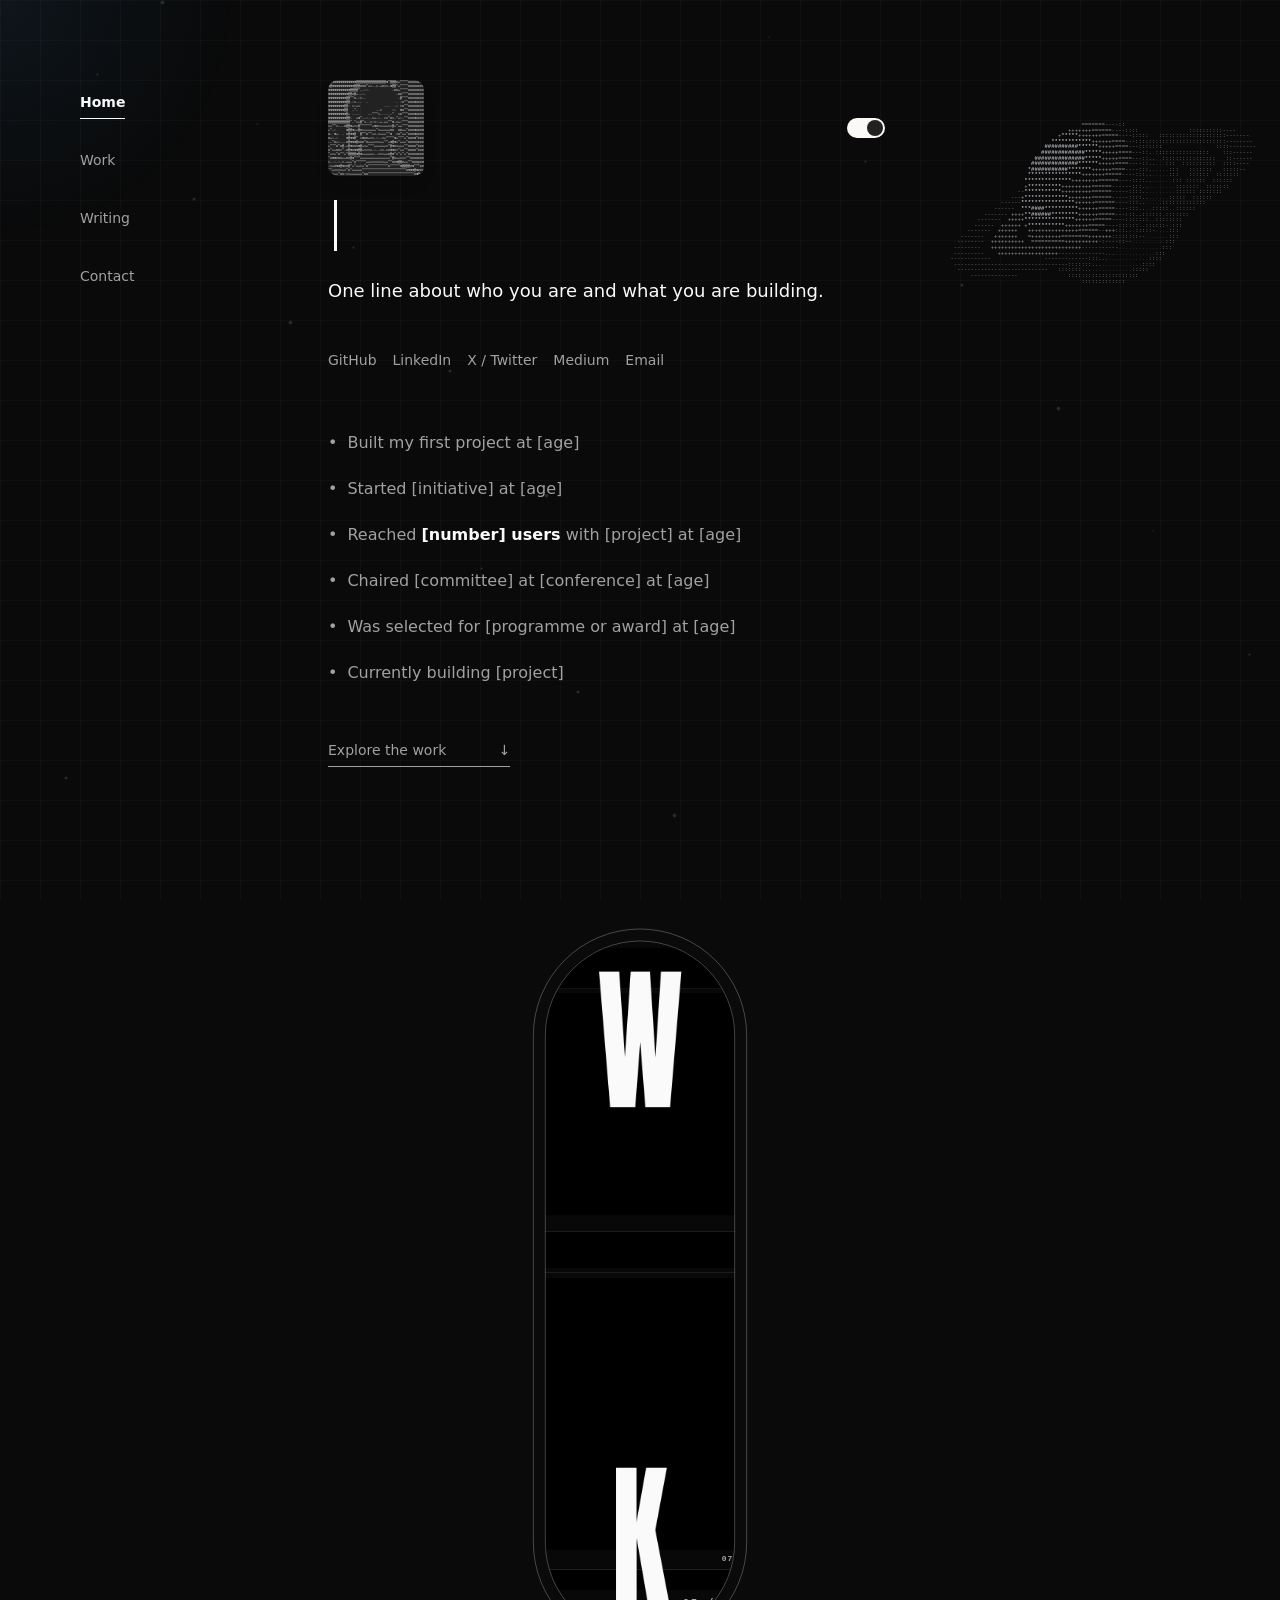
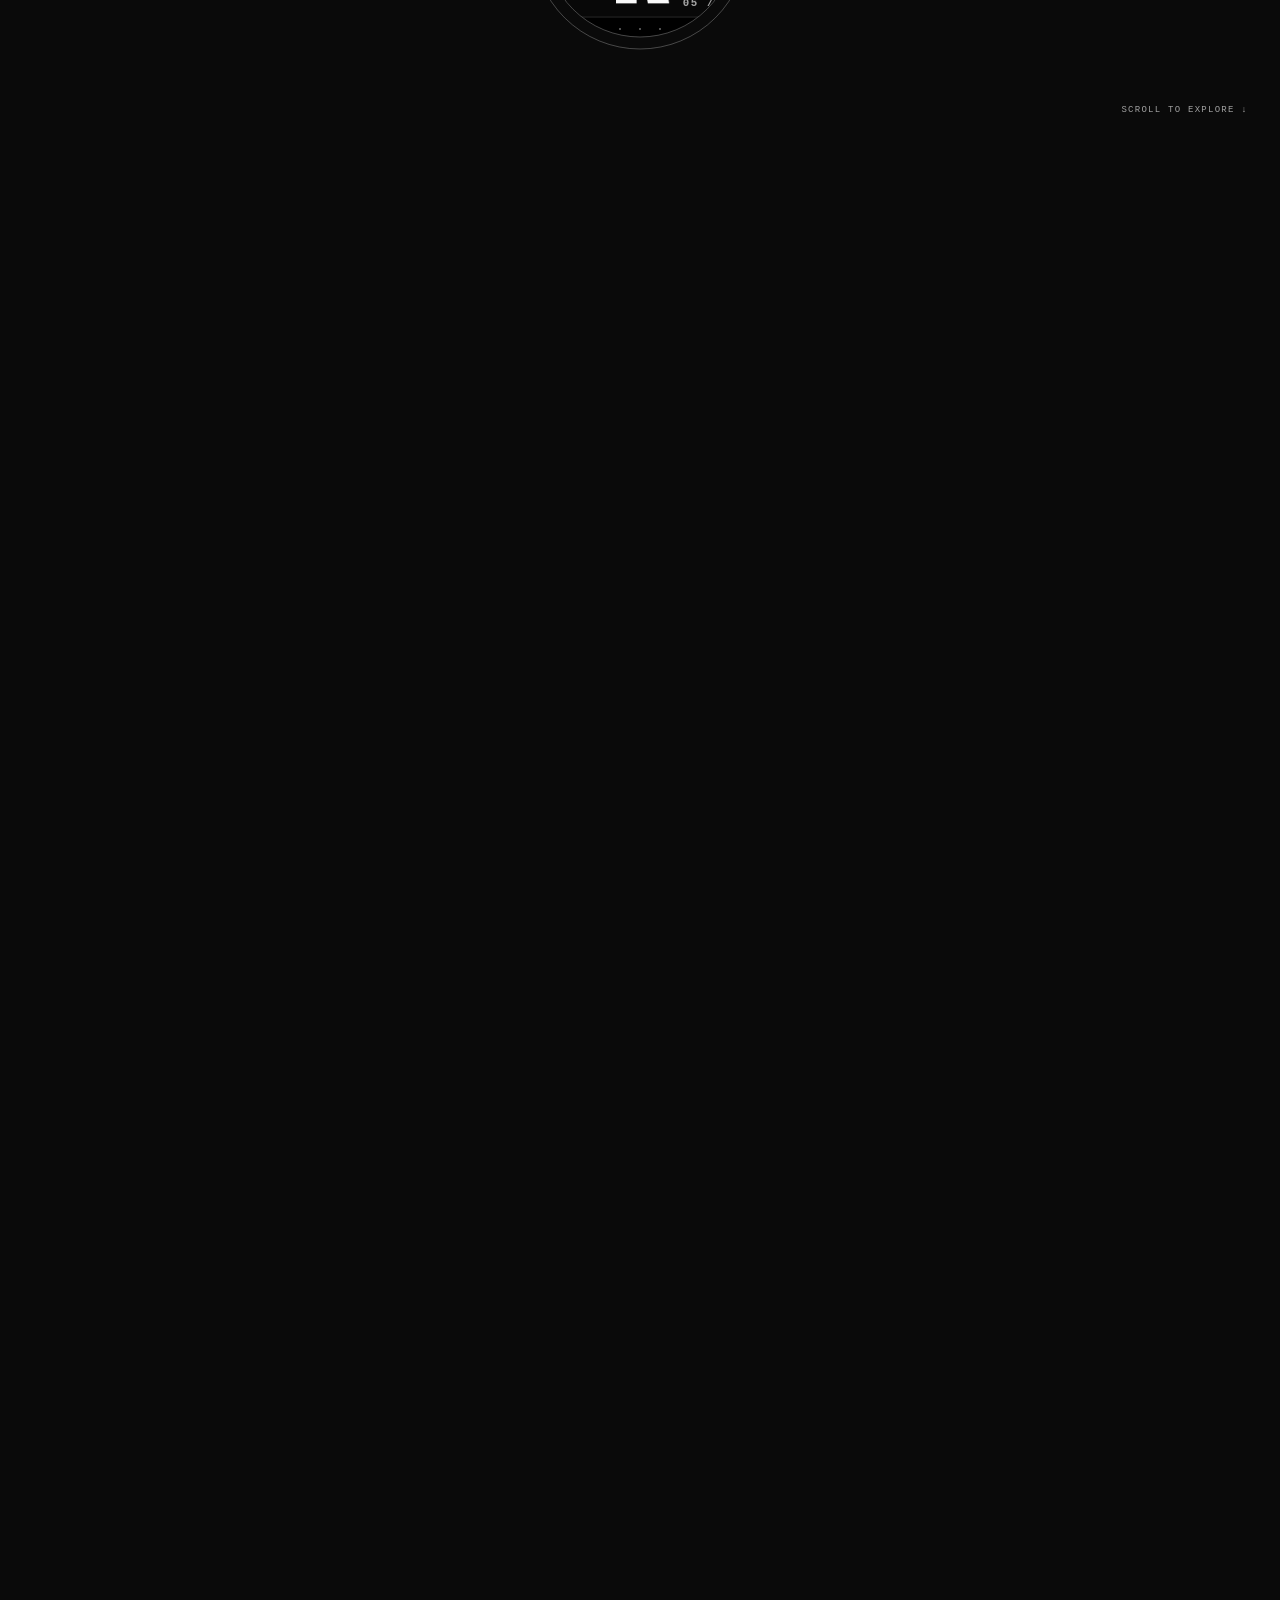
==== commit fc859bd5: "Add frosted glass capsule styling to mobile dock" ====
--- a/index.html
+++ b/index.html
@@ -7,8 +7,8 @@
 @media(max-width:767px){
  .page-nav{position:fixed;inset:auto 16px calc(12px + env(safe-area-inset-bottom));max-width:420px;margin-inline:auto;display:block;padding:0;isolation:isolate}
  .page-nav .nav-toggle,.page-nav .nav-backdrop{display:none}
- .page-nav .nav-links-panel{position:relative;display:grid;grid-template-columns:repeat(4,minmax(0,1fr));align-items:center;gap:0;min-width:0;max-height:none;width:100%;overflow:visible;box-sizing:border-box;padding:5px;border:1px solid var(--rule);border-radius:14px;background:var(--background);box-shadow:0 4px 18px rgb(0 0 0 / 12%);opacity:1;visibility:visible;transform:none;pointer-events:auto}
- .page-nav .nav-links-panel::before{content:"";position:absolute;z-index:0;top:5px;bottom:5px;left:5px;width:calc((100% - 10px)/4);border-radius:9px;background:color-mix(in srgb,var(--foreground) 9%,var(--background));transform:translateX(var(--dock-index,0%));transition:transform 220ms cubic-bezier(.2,.7,.2,1);pointer-events:none}
+ .page-nav .nav-links-panel{position:relative;display:grid;grid-template-columns:repeat(4,minmax(0,1fr));align-items:center;gap:0;min-width:0;max-height:none;width:100%;overflow:visible;box-sizing:border-box;padding:5px;border:1px solid color-mix(in srgb,var(--foreground) 18%,transparent);border-radius:999px;background:var(--background);box-shadow:inset 0 1px 0 rgb(255 255 255 / 22%),inset 0 -1px 0 rgb(255 255 255 / 5%),0 6px 22px rgb(0 0 0 / 16%);opacity:1;visibility:visible;transform:none;pointer-events:auto}
+ .page-nav .nav-links-panel::before{content:"";position:absolute;z-index:0;top:5px;bottom:5px;left:5px;width:calc((100% - 10px)/4);border-radius:999px;background:color-mix(in srgb,var(--foreground) 10%,transparent);box-shadow:inset 0 1px 0 rgb(255 255 255 / 12%);transform:translateX(var(--dock-index,0%));transition:transform 220ms cubic-bezier(.2,.7,.2,1);pointer-events:none}
  .page-nav .nav-links-panel:has(a:nth-child(2)[aria-current]){--dock-index:100%}
  .page-nav .nav-links-panel:has(a:nth-child(3)[aria-current]){--dock-index:200%}
  .page-nav .nav-links-panel:has(a:nth-child(4)[aria-current]){--dock-index:300%}
@@ -18,10 +18,20 @@
  .page-nav a[aria-current] .dock-icon{color:var(--foreground)}
  .page-nav .nav-links-panel a::after{content:"";display:block;position:absolute;left:50%;right:auto;bottom:4px;width:3px;height:3px;margin:0;border-radius:50%;background:var(--foreground);opacity:0;transform:translateX(-50%);transition:opacity 160ms ease}
  .page-nav .nav-links-panel a[aria-current]::after{opacity:1}
- .page-nav .nav-links-panel a:focus-visible{outline-offset:-3px;border-radius:12px}
+ .page-nav .nav-links-panel a:focus-visible{outline-offset:-3px;border-radius:999px}
  .site-footer{padding-bottom:calc(132px + env(safe-area-inset-bottom))}
  .work-meta{bottom:calc(110px + env(safe-area-inset-bottom))}
  html{scroll-padding-bottom:116px}
+}
+/* Blur only the small dock surface; never animate the filter. */
+@supports ((backdrop-filter:blur(1px)) or (-webkit-backdrop-filter:blur(1px))){
+ @media(max-width:767px){
+  .page-nav .nav-links-panel{background:linear-gradient(160deg,rgb(255 255 255 / 9%),transparent 55%),color-mix(in srgb,var(--background) 72%,transparent);-webkit-backdrop-filter:blur(16px) saturate(135%);backdrop-filter:blur(16px) saturate(135%)}
+  .lite .page-nav .nav-links-panel{background:color-mix(in srgb,var(--background) 94%,transparent);-webkit-backdrop-filter:none;backdrop-filter:none}
+ }
+}
+@media(max-width:767px) and (prefers-reduced-transparency:reduce){
+ .page-nav .nav-links-panel{background:var(--background);-webkit-backdrop-filter:none;backdrop-filter:none}
 }
 @media(max-width:767px) and (prefers-reduced-motion:reduce){.page-nav .nav-links-panel::before,.page-nav .nav-links-panel a{transition:none}}
 </style></head>
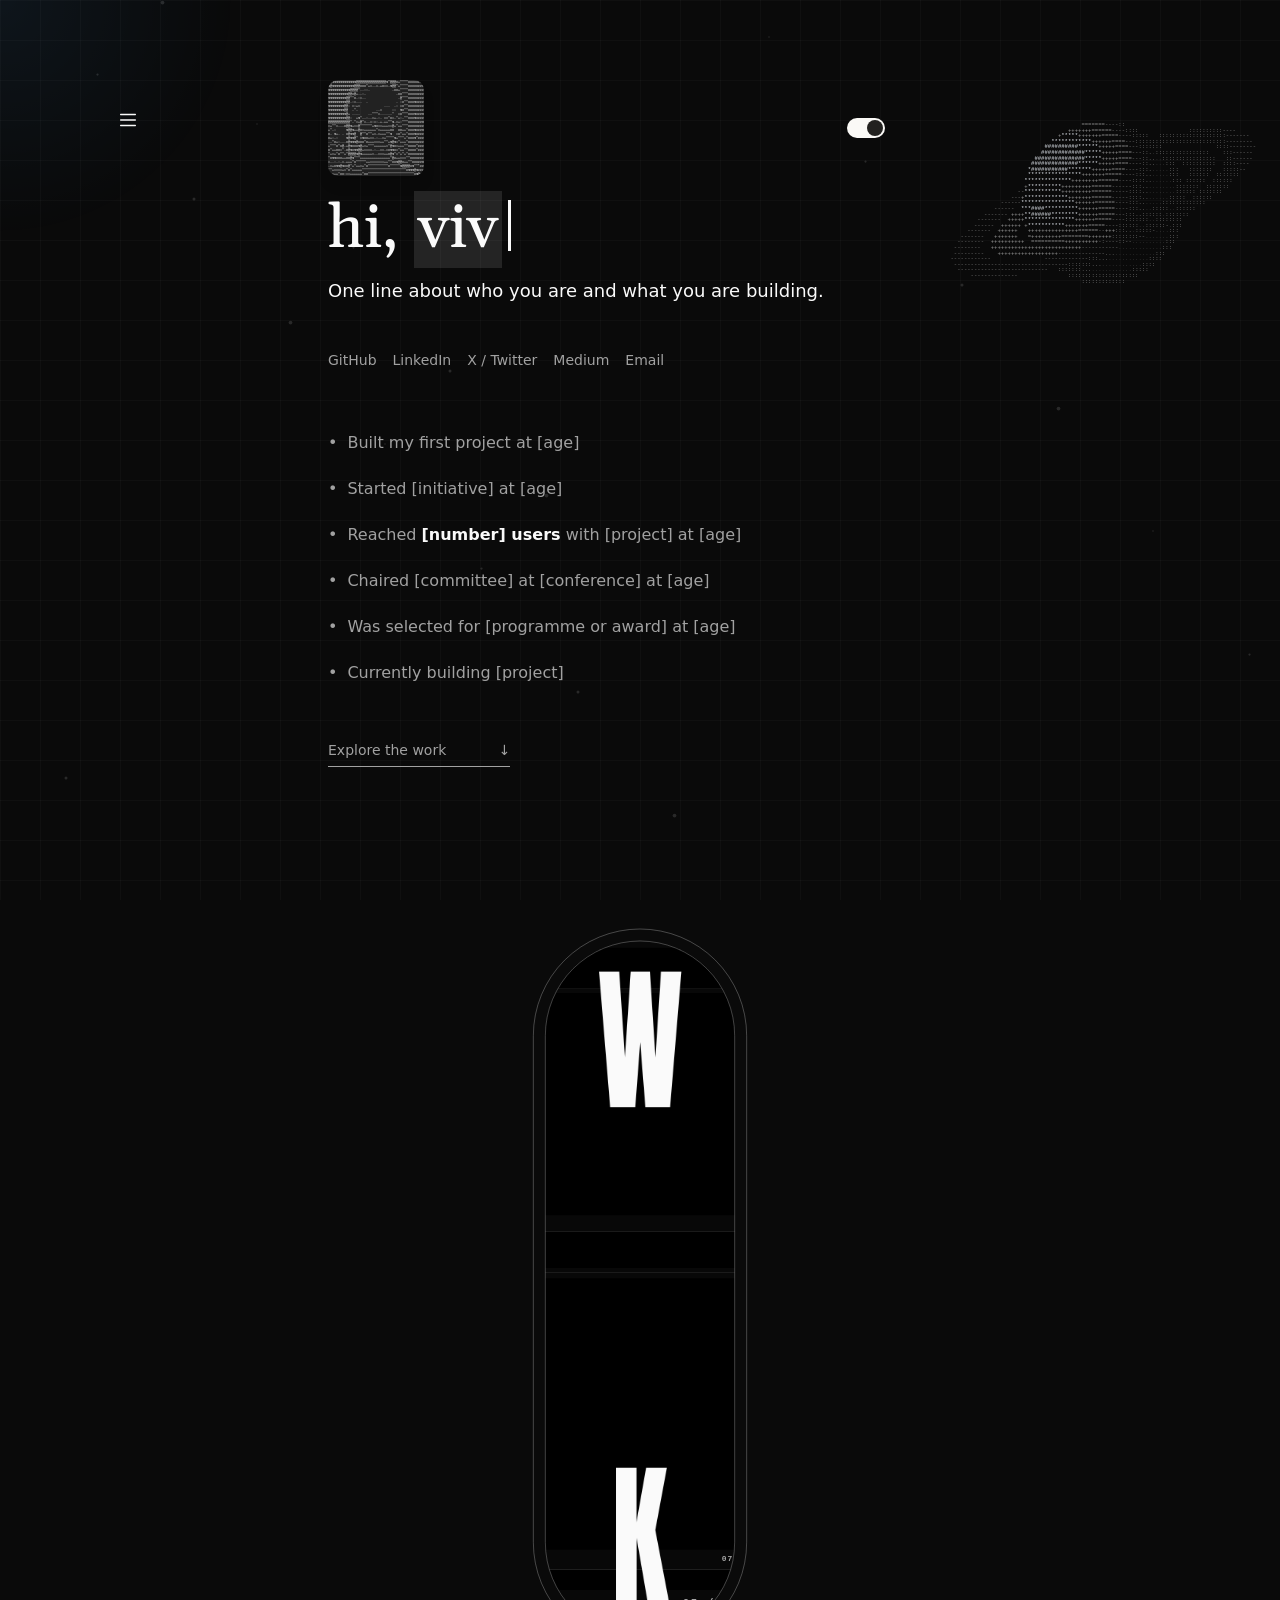
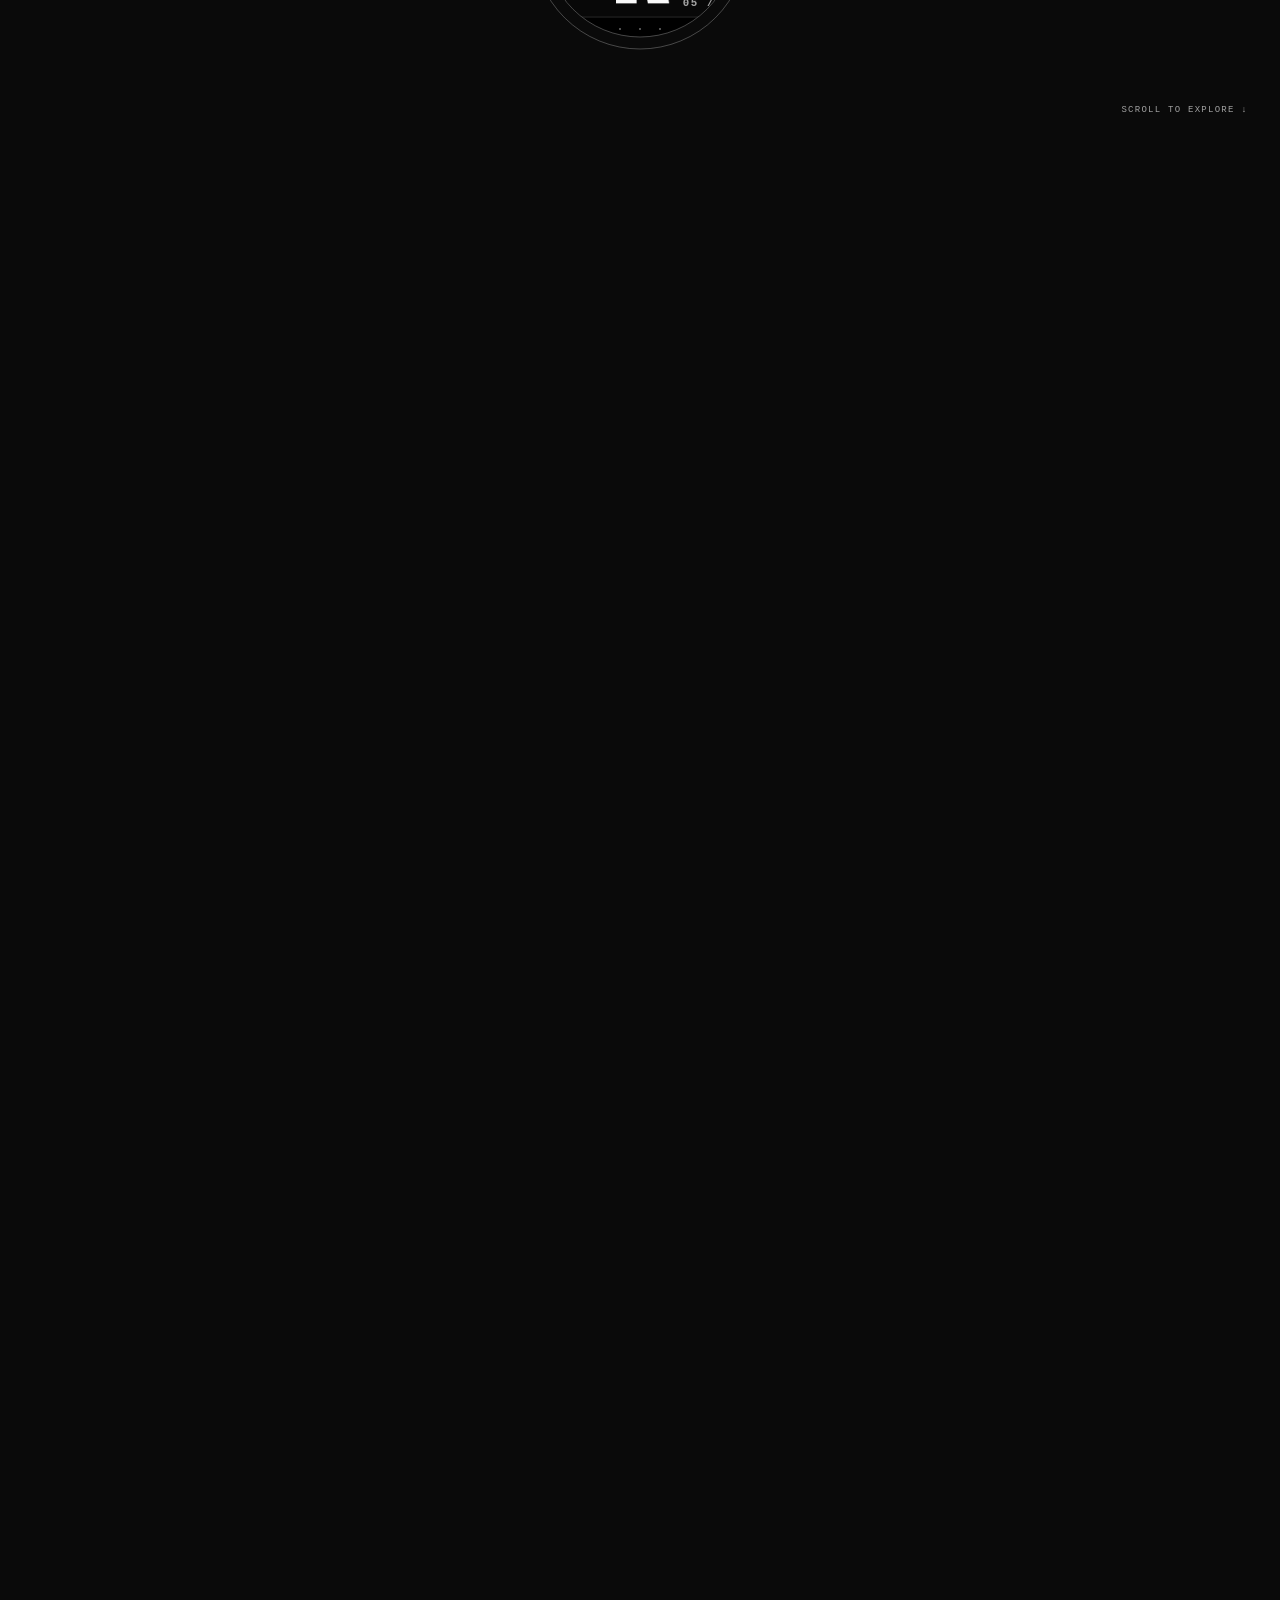
==== commit caa9319e: "Add desktop navigation disclosure with smooth unboxed reveal" ====
--- a/index.html
+++ b/index.html
@@ -139,7 +139,7 @@
 // The dock stays accessible while the shared hamburger controller is closed.
 (()=>{
  const panel=document.getElementById('navigation-links');
- const expose=()=>{if(panel.inert)panel.inert=false;};
+ const expose=()=>{if(matchMedia('(max-width:767px)').matches&&panel.inert)panel.inert=false;};
  new MutationObserver(expose).observe(panel,{attributes:true,attributeFilter:['inert']});
  expose();
 })();
--- a/foundation/sections.css
+++ b/foundation/sections.css
@@ -134,3 +134,19 @@
  .page-nav a{opacity:var(--nav-inactive-opacity,1)}
  .page-nav a[aria-current],.page-nav a:hover,.page-nav a:focus-visible{opacity:1}
 }
+
+/* Desktop disclosure stays aligned with the profile image's centre line. */
+@media(min-width:768px){
+ .page-nav{top:var(--desktop-menu-top,106px);width:96px;max-width:96px;display:flex;flex-direction:column;align-items:center;gap:12px}
+ .page-nav .nav-toggle{display:grid;place-items:center;width:44px;height:44px;padding:11px;border:0;border-radius:0;background:transparent;box-shadow:none;color:var(--foreground);cursor:pointer;transform:translateY(-8px)}
+ .nav-toggle svg{width:22px;height:22px;fill:none;stroke:currentColor;stroke-width:1.5;stroke-linecap:round}
+ .nav-toggle .nav-line{transition:transform 320ms cubic-bezier(.22,.61,.36,1),opacity 220ms ease}
+ .is-open .nav-line:first-child{transform:translateY(6px) rotate(45deg);transform-origin:12px 6px}
+ .is-open .nav-line:nth-child(2){opacity:0}
+ .is-open .nav-line:last-child{transform:translateY(-6px) rotate(-45deg);transform-origin:12px 18px}
+ .page-nav .nav-links-panel{width:100%;align-items:center;gap:8px;padding:9px 1px;border:0;border-radius:0;background:transparent;box-shadow:none;opacity:0;visibility:hidden;transform:translateY(-12px);pointer-events:none;transition:opacity 320ms ease,transform 420ms cubic-bezier(.22,.61,.36,1),visibility 0s linear 420ms}
+ .page-nav.is-open .nav-links-panel{opacity:1;visibility:visible;transform:translateY(0);pointer-events:auto;transition-delay:0s}
+ .page-nav a{width:100%;transform:none!important}
+ .page-nav a::after{left:32px;right:32px}
+}
+@media(min-width:768px) and (prefers-reduced-motion:reduce){.page-nav .nav-links-panel,.nav-toggle .nav-line{transition:none}}
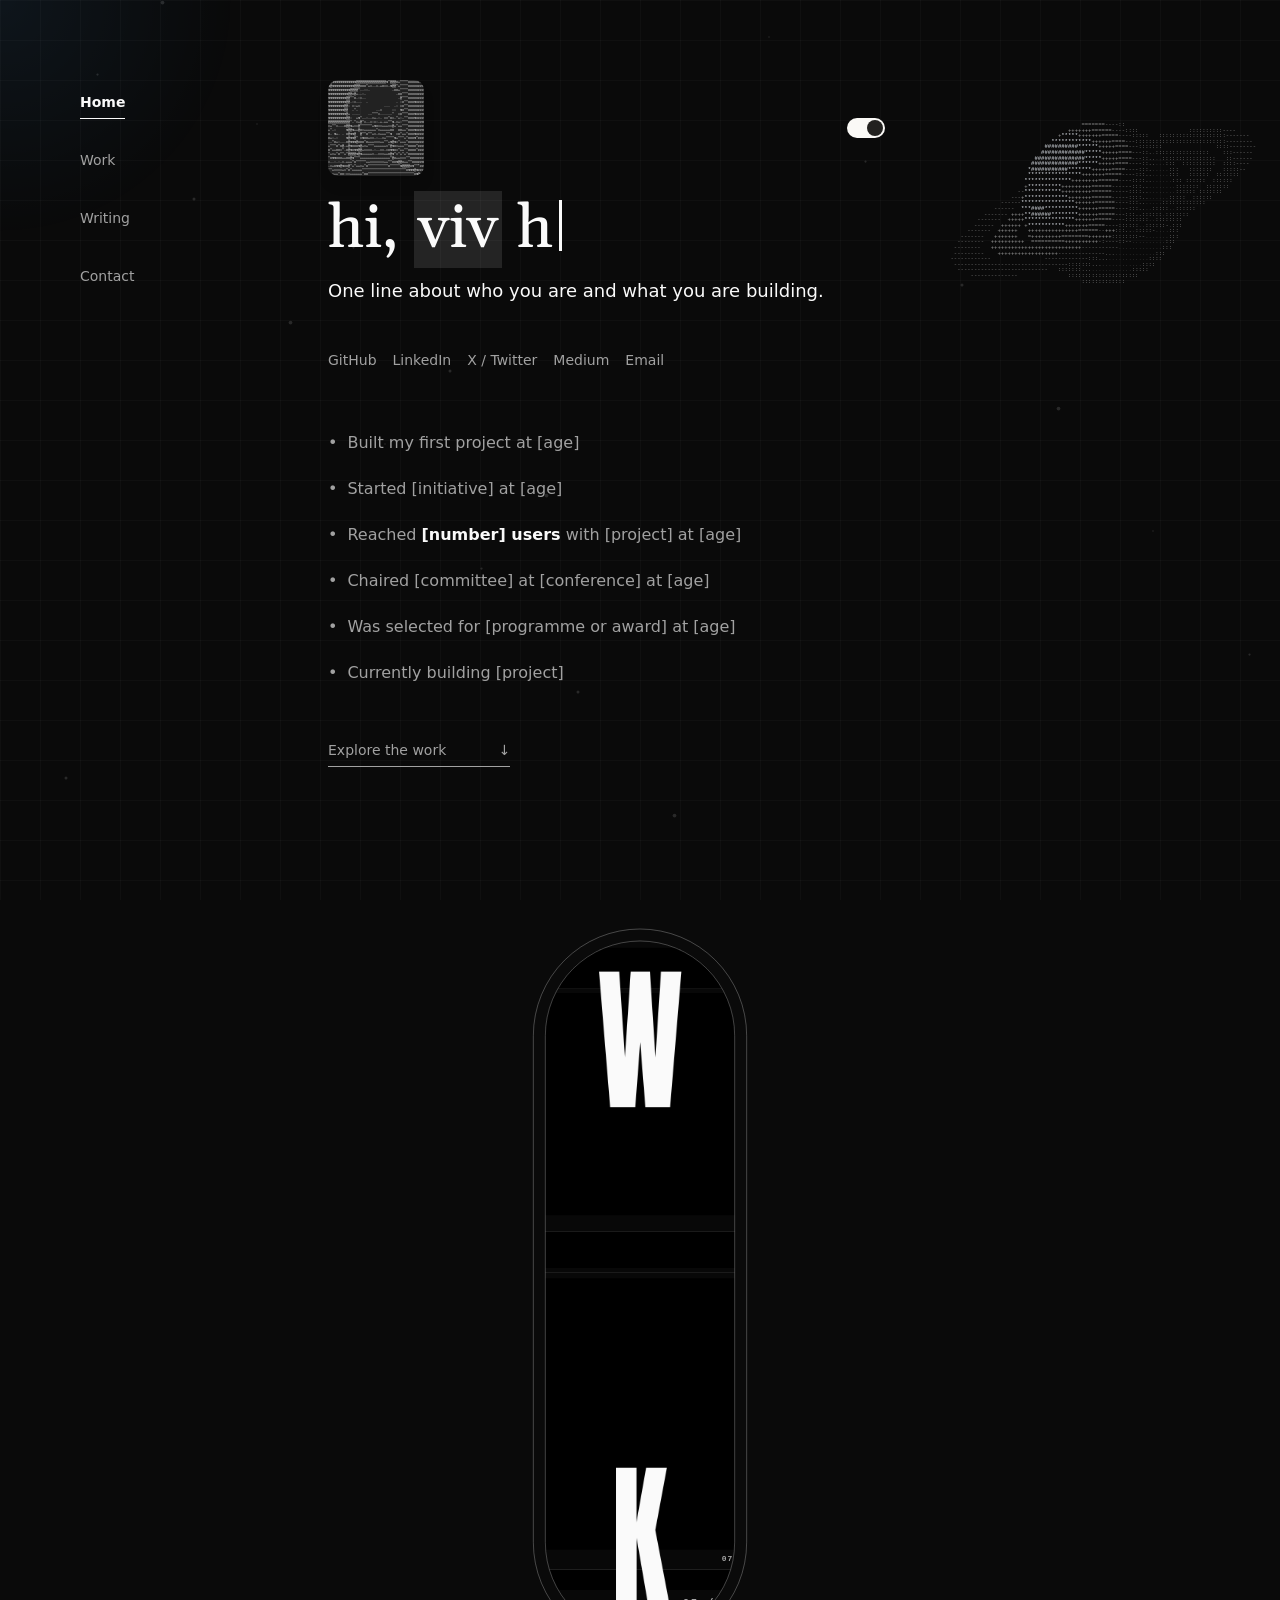
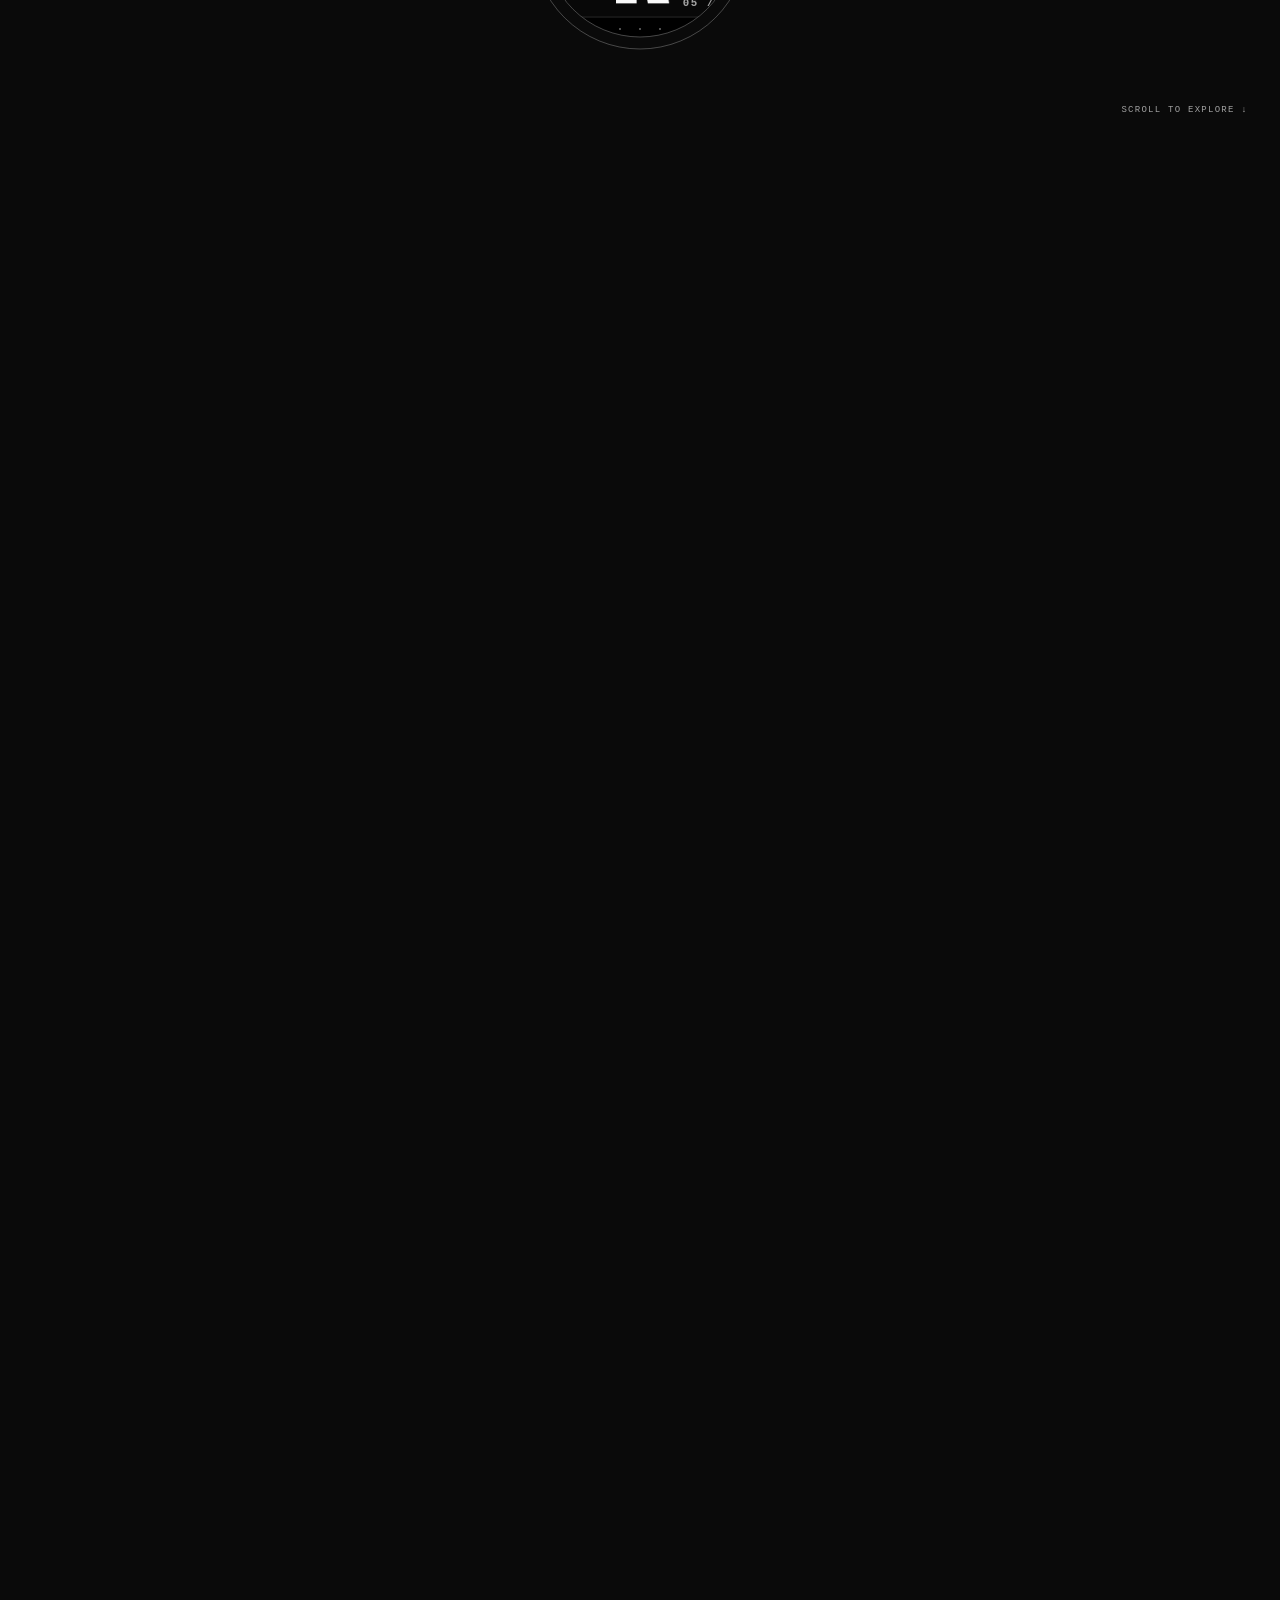
==== commit fb886734: "Restore original desktop navbar and ASCII portrait" ====
--- a/index.html
+++ b/index.html
@@ -6,7 +6,6 @@
 /* Local mobile dock preview; desktop navigation keeps its existing layout. */
 @media(max-width:767px){
  .page-nav{position:fixed;inset:auto 16px calc(12px + env(safe-area-inset-bottom));max-width:420px;margin-inline:auto;display:block;padding:0;isolation:isolate}
- .page-nav .nav-toggle,.page-nav .nav-backdrop{display:none}
  .page-nav .nav-links-panel{position:relative;display:grid;grid-template-columns:repeat(4,minmax(0,1fr));align-items:center;gap:0;min-width:0;max-height:none;width:100%;overflow:visible;box-sizing:border-box;padding:5px;border:1px solid color-mix(in srgb,var(--foreground) 18%,transparent);border-radius:999px;background:var(--background);box-shadow:inset 0 1px 0 rgb(255 255 255 / 22%),inset 0 -1px 0 rgb(255 255 255 / 5%),0 6px 22px rgb(0 0 0 / 16%);opacity:1;visibility:visible;transform:none;pointer-events:auto}
  .page-nav .nav-links-panel::before{content:"";position:absolute;z-index:0;top:5px;bottom:5px;left:5px;width:calc((100% - 10px)/4);border-radius:999px;background:color-mix(in srgb,var(--foreground) 10%,transparent);box-shadow:inset 0 1px 0 rgb(255 255 255 / 12%);transform:translateX(var(--dock-index,0%));transition:transform 220ms cubic-bezier(.2,.7,.2,1);pointer-events:none}
  .page-nav .nav-links-panel:has(a:nth-child(2)[aria-current]){--dock-index:100%}
@@ -41,7 +40,6 @@
 <div class="background light-overlay" aria-hidden="true"></div>
 
 <nav class="page-nav" aria-label="Main navigation">
- <button class="nav-toggle" aria-label="Open navigation" aria-expanded="false" aria-controls="navigation-links"><svg viewBox="0 0 24 24" aria-hidden="true"><path d="M4 6h16M4 12h16M4 18h16"/></svg></button>
  <div class="nav-links-panel" id="navigation-links">
  <a href="#home" aria-current="location"><svg class="dock-icon" viewBox="0 0 24 24" aria-hidden="true" focusable="false"><path d="M3 10 12 3l9 7M5 9v11h5v-6h4v6h5V9"/></svg><span>Home</span></a>
  <a href="#work"><svg class="dock-icon" viewBox="0 0 24 24" aria-hidden="true" focusable="false"><path d="M5 7V4h14v3M3 8h18v12H3zM3 12h18M10 12v3h4v-3"/></svg><span>Work</span></a>
@@ -135,12 +133,4 @@
  <p data-reveal>For collaborations, questions, or opportunities, please write to</p>
  <a class="footer-email" href="mailto:you@example.com" data-reveal>you@example.com</a>
  <div class="footer-bottom"><span>© 2026 Vivaan Surti</span><a href="#home">Back to the top ↑</a></div>
-</footer><script src="./foundation/ambient.js?v=stars-4"></script><script src="./foundation/projects.js?v=pj-1"></script><script src="./foundation/work.js?v=smooth-4"></script><script src="./foundation/planet.js?v=outline-1"></script><script src="./foundation/greetings.js?v=greet-4"></script><script src="./foundation/motion.js?v=greet-7"></script><script src="./foundation/eggs.js?v=torch-1"></script><script src="./foundation/avatar.js"></script><script src="./foundation/navigation.js"></script><script>
-// The dock stays accessible while the shared hamburger controller is closed.
-(()=>{
- const panel=document.getElementById('navigation-links');
- const expose=()=>{if(matchMedia('(max-width:767px)').matches&&panel.inert)panel.inert=false;};
- new MutationObserver(expose).observe(panel,{attributes:true,attributeFilter:['inert']});
- expose();
-})();
-</script></body></html>+</footer><script src="./foundation/ambient.js?v=stars-4"></script><script src="./foundation/projects.js?v=pj-1"></script><script src="./foundation/work.js?v=smooth-4"></script><script src="./foundation/planet.js?v=outline-1"></script><script src="./foundation/greetings.js?v=greet-4"></script><script src="./foundation/motion.js?v=greet-7"></script><script src="./foundation/eggs.js?v=torch-1"></script><script src="./foundation/avatar.js"></script><script src="./foundation/navigation.js"></script></body></html>
--- a/foundation/sections.css
+++ b/foundation/sections.css
@@ -100,30 +100,12 @@
 .page-nav a[aria-current]::after{opacity:1}
 .page-nav + main .intro{padding-top:80px}
 .nav-links-panel{display:flex;flex-direction:column;align-items:flex-start;gap:14px}
-.nav-toggle{display:none}
 @media(max-width:767px){
- .page-nav{position:fixed;inset:0 0 auto;max-width:none;display:block;padding:0;isolation:isolate}
- .nav-toggle{position:absolute;z-index:3;top:calc(16px + env(safe-area-inset-top));right:20px;display:grid;place-items:center;width:44px;height:44px;padding:11px;border:1px solid var(--rule);border-radius:10px;background:var(--background);color:var(--foreground);touch-action:manipulation;cursor:pointer}
- .nav-toggle:active{scale:.96}
- .nav-toggle svg{grid-area:1/1;width:22px;height:22px;fill:none;stroke:currentColor;stroke-width:1.5;stroke-linecap:round}
- .nav-toggle .nav-line{transform-origin:12px 12px;transition:transform 180ms ease,opacity 140ms ease}
- .is-open .nav-line:first-child{transform:translateY(6px) rotate(45deg);transform-origin:12px 6px}
- .is-open .nav-line:nth-child(2){opacity:0}
- .is-open .nav-line:last-child{transform:translateY(-6px) rotate(-45deg);transform-origin:12px 18px}
- .nav-backdrop{position:fixed;inset:0;z-index:0;background:rgb(0 0 0 / 35%);opacity:0;visibility:hidden;pointer-events:none;transition:opacity 180ms ease,visibility 0s linear 180ms}
- .nav-links-panel{position:relative;z-index:2;display:flex;min-width:0;width:100%;box-sizing:border-box;max-height:100svh;overflow-y:auto;padding:calc(76px + env(safe-area-inset-top)) 24px 20px;gap:0;align-items:stretch;background:var(--background);border:0;border-bottom:1px solid var(--rule);border-radius:0;box-shadow:0 12px 30px rgb(0 0 0 / 10%);opacity:0;visibility:hidden;transform:translateY(-12px);pointer-events:none;transition:transform 180ms cubic-bezier(.2,.7,.2,1),opacity 180ms ease,visibility 0s linear 180ms}
- .page-nav.is-open .nav-links-panel{opacity:1;visibility:visible;transform:translateY(0);pointer-events:auto;transition-delay:0s}
- .page-nav.is-open .nav-backdrop{opacity:1;visibility:visible;pointer-events:auto;transition-delay:0s}
- .page-nav a{justify-content:space-between;font-family:Gelasio,Georgia,serif;font-size:26px;font-weight:400;line-height:1.3;min-height:56px;width:100%;border-bottom:1px solid var(--rule)}
- .page-nav a:last-child{border-bottom:0}
- .page-nav a[aria-current]{font-weight:400}
- .page-nav a::after{position:static;width:6px;height:6px;border-radius:50%;background:#47a8ff;flex-shrink:0;margin-left:20px}
+ .page-nav{inset:16px 20px auto;max-width:none}
+ .nav-links-panel{flex-direction:row;gap:20px}
  .page-nav + main .intro{padding-top:calc(108px + env(safe-area-inset-top))}
  html{scroll-padding-top:90px}
 }
-.nav-backdrop{display:none}
-@media(max-width:767px){.nav-backdrop{display:block}}
-@media(prefers-reduced-motion:reduce){.nav-links-panel,.nav-backdrop,.nav-toggle .nav-line{transition:none}}
 
 @media(min-width:768px) and (max-width:959px){
  .intro,.section,.site-footer{max-width:calc(100% - 140px);margin-left:140px;margin-right:0}
@@ -135,18 +117,3 @@
  .page-nav a[aria-current],.page-nav a:hover,.page-nav a:focus-visible{opacity:1}
 }
 
-/* Desktop disclosure stays aligned with the profile image's centre line. */
-@media(min-width:768px){
- .page-nav{top:var(--desktop-menu-top,106px);width:96px;max-width:96px;display:flex;flex-direction:column;align-items:center;gap:12px}
- .page-nav .nav-toggle{display:grid;place-items:center;width:44px;height:44px;padding:11px;border:0;border-radius:0;background:transparent;box-shadow:none;color:var(--foreground);cursor:pointer;transform:translateY(-8px)}
- .nav-toggle svg{width:22px;height:22px;fill:none;stroke:currentColor;stroke-width:1.5;stroke-linecap:round}
- .nav-toggle .nav-line{transition:transform 320ms cubic-bezier(.22,.61,.36,1),opacity 220ms ease}
- .is-open .nav-line:first-child{transform:translateY(6px) rotate(45deg);transform-origin:12px 6px}
- .is-open .nav-line:nth-child(2){opacity:0}
- .is-open .nav-line:last-child{transform:translateY(-6px) rotate(-45deg);transform-origin:12px 18px}
- .page-nav .nav-links-panel{width:100%;align-items:center;gap:8px;padding:9px 1px;border:0;border-radius:0;background:transparent;box-shadow:none;opacity:0;visibility:hidden;transform:translateY(-12px);pointer-events:none;transition:opacity 320ms ease,transform 420ms cubic-bezier(.22,.61,.36,1),visibility 0s linear 420ms}
- .page-nav.is-open .nav-links-panel{opacity:1;visibility:visible;transform:translateY(0);pointer-events:auto;transition-delay:0s}
- .page-nav a{width:100%;transform:none!important}
- .page-nav a::after{left:32px;right:32px}
-}
-@media(min-width:768px) and (prefers-reduced-motion:reduce){.page-nav .nav-links-panel,.nav-toggle .nav-line{transition:none}}
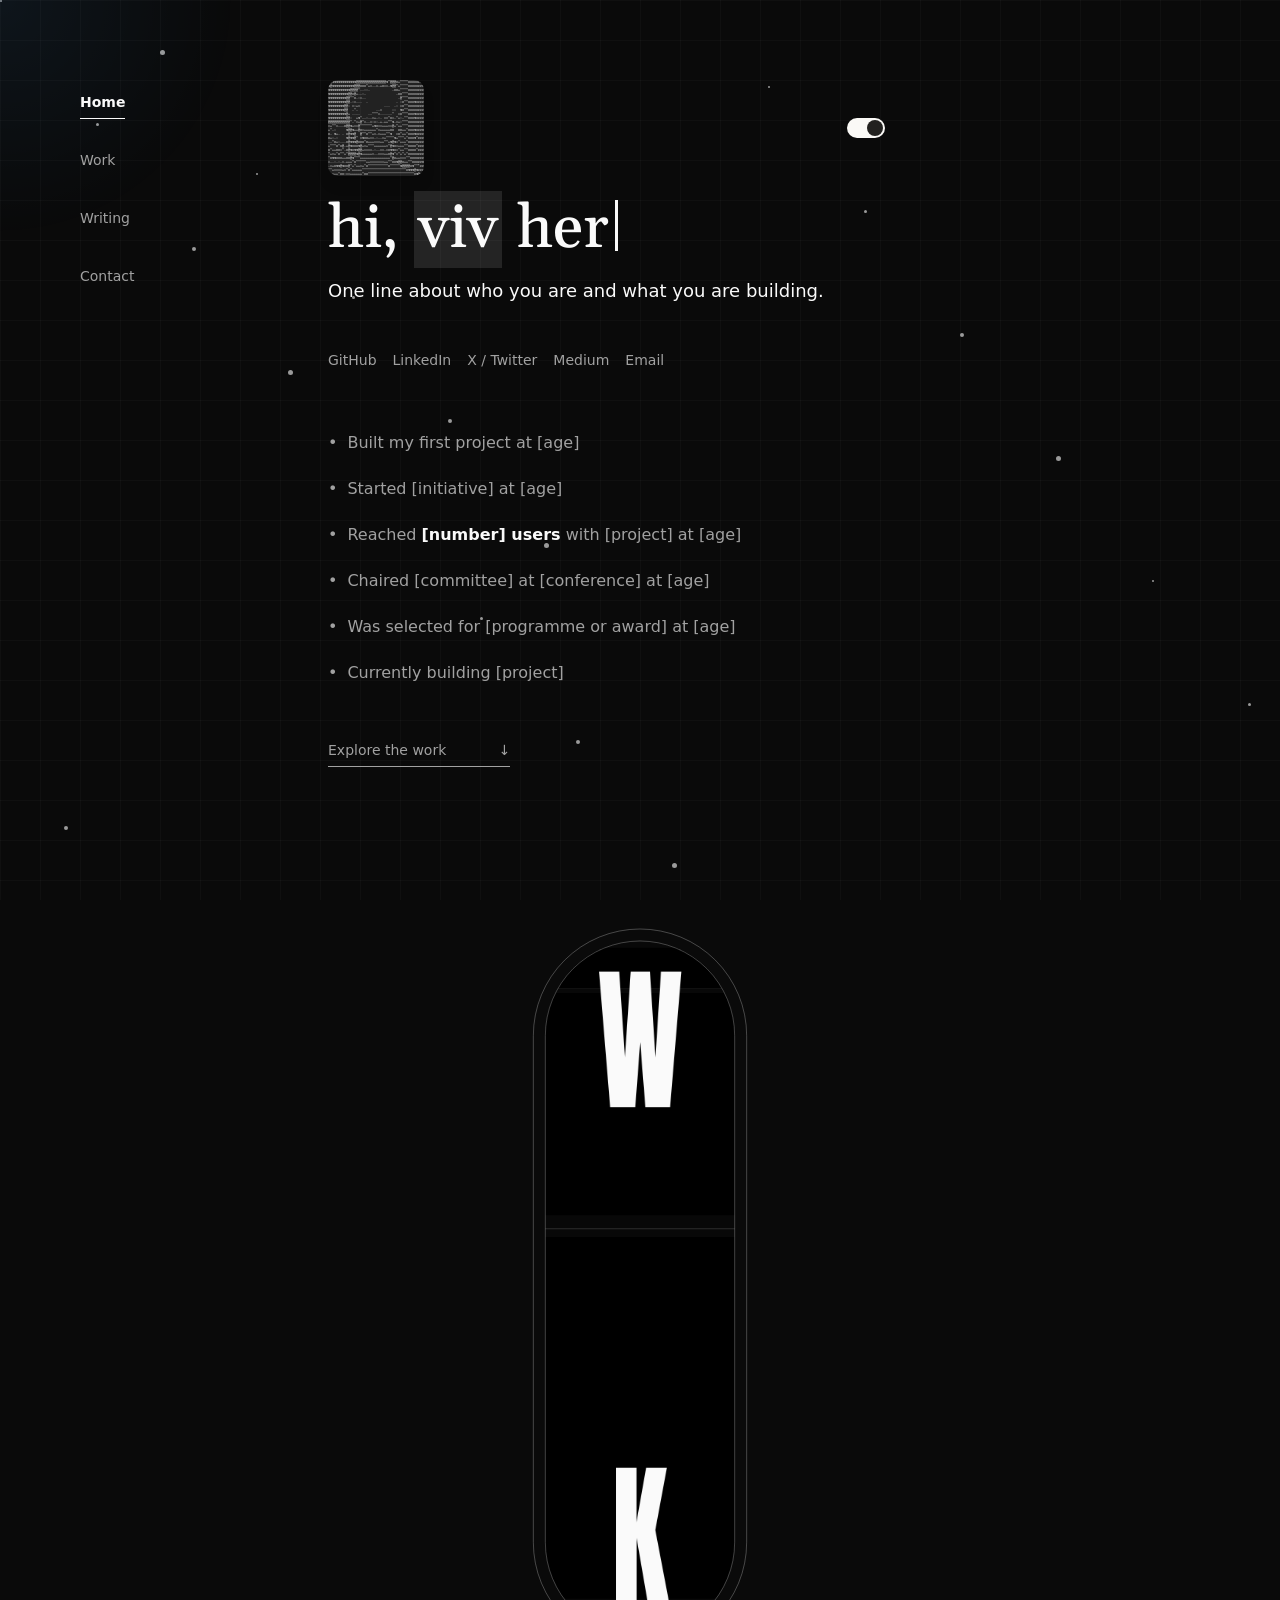
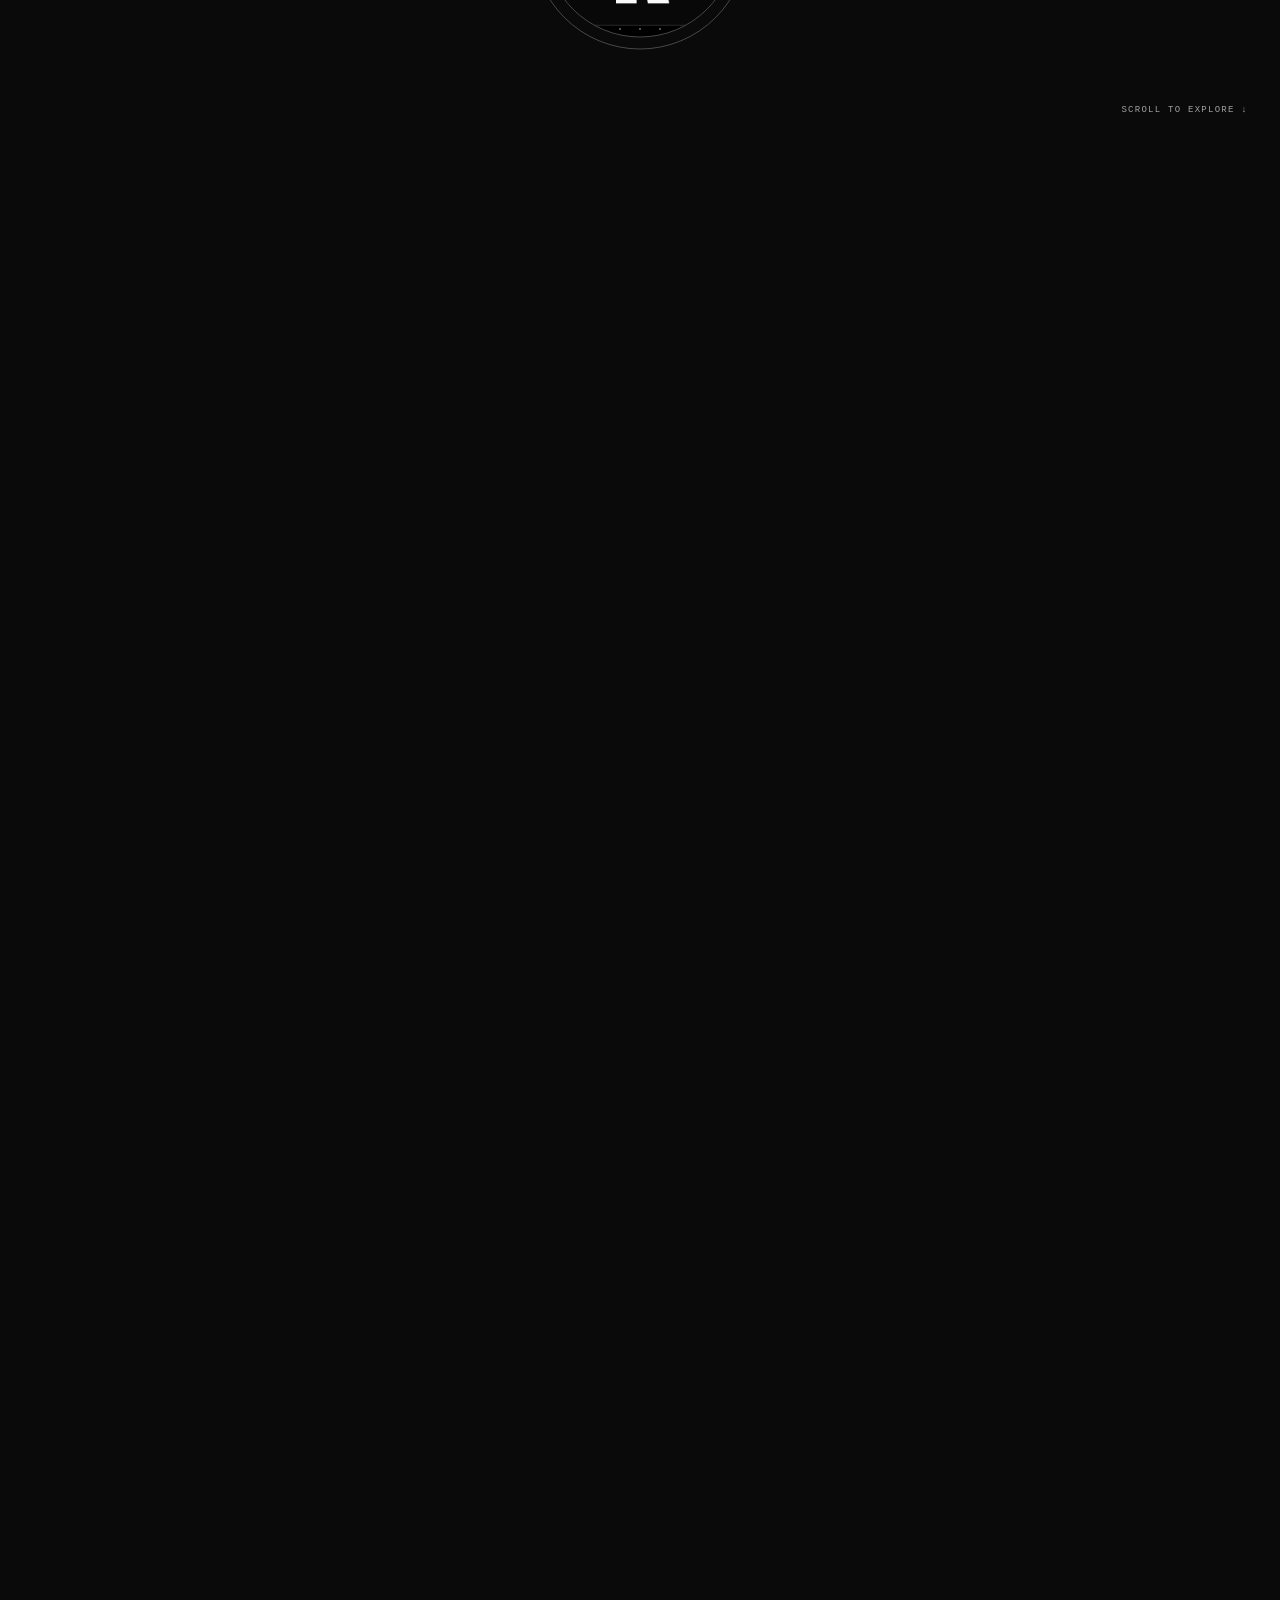
==== commit c9401d6c: "Update portfolio projects and restore star effects" ====
--- a/index.html
+++ b/index.html
@@ -1,7 +1,7 @@
 <!doctype html>
 <html lang="en" data-theme="dark">
 <head><script>if(performance.getEntriesByType('navigation')[0]?.type==='reload'){history.scrollRestoration='manual';history.replaceState(null,'',location.pathname+location.search);addEventListener('pageshow',()=>scrollTo({top:0,left:0,behavior:'instant'}),{once:true})}</script><script>if(location.pathname.endsWith("/foundation/index.html")){var base=document.createElement("base");base.href="../";document.head.appendChild(base)}</script><meta charset="utf-8"><meta name="viewport" content="width=device-width,initial-scale=1"><meta name="theme-color" content="#0a0a0a"><title>Vivaan Surti</title><meta name="description" content="Vivaan Surti's personal website."><meta name="author" content="Vivaan Surti"><meta property="og:title" content="Vivaan Surti"><meta property="og:description" content="Vivaan Surti's personal website."><meta property="og:type" content="website"><script type="application/ld+json">{"@context":"https://schema.org","@type":"Person","name":"Vivaan Surti"}</script>
-<script>(function(){var r=document.documentElement;try{var t=localStorage.getItem('portfolio-theme');if(t)r.dataset.theme=t}catch(e){}if(!matchMedia('(prefers-reduced-motion: reduce)').matches){r.classList.add('motion-intro');setTimeout(function(){r.classList.remove('motion-intro')},3000)}})()</script><script>try{if(sessionStorage.getItem('lights-out'))document.documentElement.classList.add('lights-out-pending')}catch(e){}</script><link rel="stylesheet" href="./foundation/style.css?v=bg-4"><link rel="stylesheet" href="./foundation/work.css?v=gap-2"><link rel="stylesheet" href="./foundation/motion.css?v=stars-1"><link rel="stylesheet" href="./foundation/sections.css?v=outline-1"><style>
+<script>(function(){var r=document.documentElement;try{var t=localStorage.getItem('portfolio-theme');if(t)r.dataset.theme=t}catch(e){}if(!matchMedia('(prefers-reduced-motion: reduce)').matches){r.classList.add('motion-intro');setTimeout(function(){r.classList.remove('motion-intro')},3000)}})()</script><script>try{if(sessionStorage.getItem('lights-out'))document.documentElement.classList.add('lights-out-pending')}catch(e){}</script><link rel="stylesheet" href="./foundation/style.css?v=bg-4"><link rel="stylesheet" href="./foundation/work.css?v=gap-2"><link rel="stylesheet" href="./foundation/motion.css?v=stars-2"><link rel="stylesheet" href="./foundation/sections.css?v=outline-1"><style>
 .dock-icon{display:none}
 /* Local mobile dock preview; desktop navigation keeps its existing layout. */
 @media(max-width:767px){
@@ -133,4 +133,4 @@
  <p data-reveal>For collaborations, questions, or opportunities, please write to</p>
  <a class="footer-email" href="mailto:you@example.com" data-reveal>you@example.com</a>
  <div class="footer-bottom"><span>© 2026 Vivaan Surti</span><a href="#home">Back to the top ↑</a></div>
-</footer><script src="./foundation/ambient.js?v=stars-4"></script><script src="./foundation/projects.js?v=pj-1"></script><script src="./foundation/work.js?v=smooth-4"></script><script src="./foundation/planet.js?v=outline-1"></script><script src="./foundation/greetings.js?v=greet-4"></script><script src="./foundation/motion.js?v=greet-7"></script><script src="./foundation/eggs.js?v=torch-1"></script><script src="./foundation/avatar.js"></script><script src="./foundation/navigation.js"></script></body></html>+</footer><script src="./foundation/ambient.js?v=stars-5"></script><script src="./foundation/projects.js?v=pj-1"></script><script src="./foundation/work.js?v=smooth-4"></script><script src="./foundation/greetings.js?v=greet-4"></script><script src="./foundation/motion.js?v=greet-7"></script><script src="./foundation/eggs.js?v=torch-1"></script><script src="./foundation/avatar.js"></script><script src="./foundation/navigation.js"></script></body></html>
--- a/foundation/motion.css
+++ b/foundation/motion.css
@@ -65,8 +65,6 @@
 .shooting-star{position:absolute;left:0;top:0;height:1.5px;border-radius:2px;transform-origin:100% 50%;background:linear-gradient(90deg,transparent,color-mix(in srgb,var(--star) 75%,transparent));pointer-events:none;opacity:0}
 .shooting-star::after{content:"";position:absolute;right:-1px;top:50%;width:3px;height:3px;margin-top:-1.5px;border-radius:50%;background:var(--star);box-shadow:0 0 6px 1px color-mix(in srgb,var(--star) 60%,transparent)}
 
-.lite .particle{animation:none;opacity:.22;transform:translateY(-50px) scale(.75)}
-.lite .background.stars{display:none}
 
 /* Lite keeps the gallery and navigation, with flat moving surfaces. */
 .lite .work-scene{perspective:none}
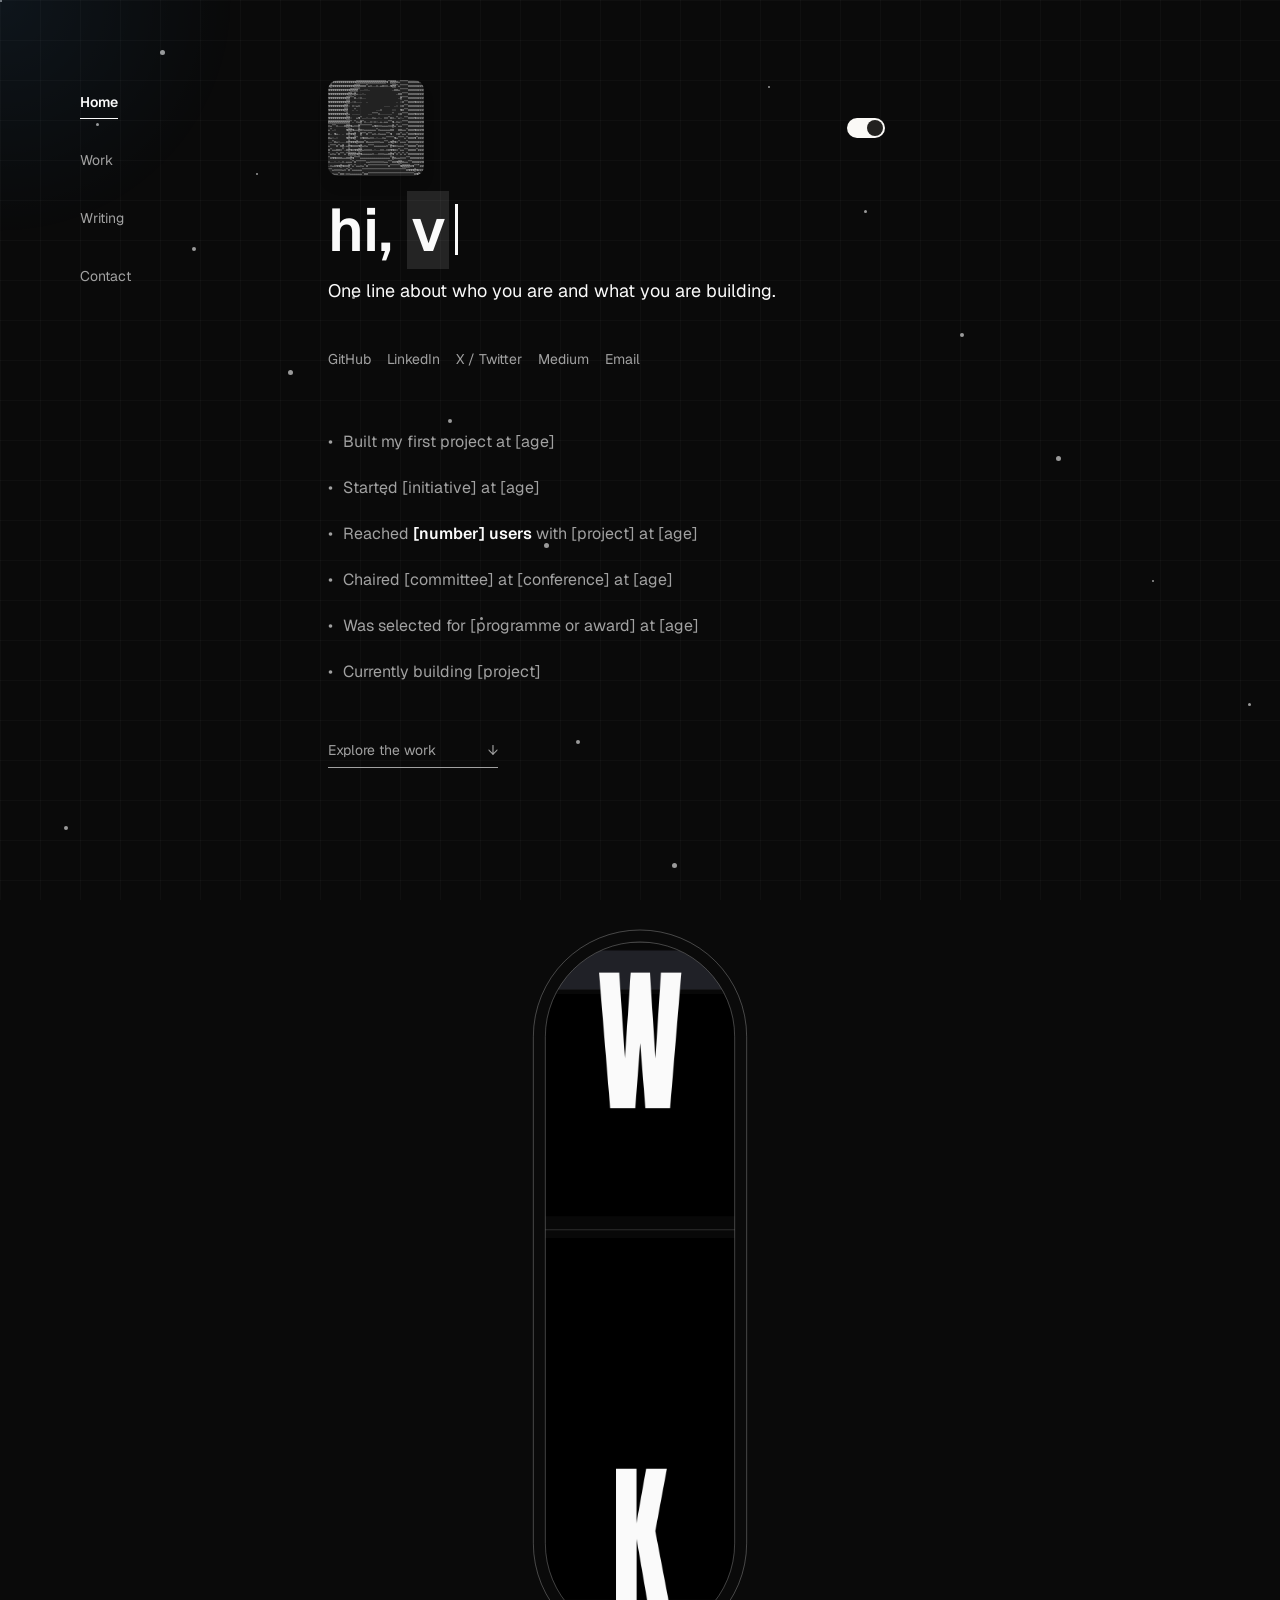
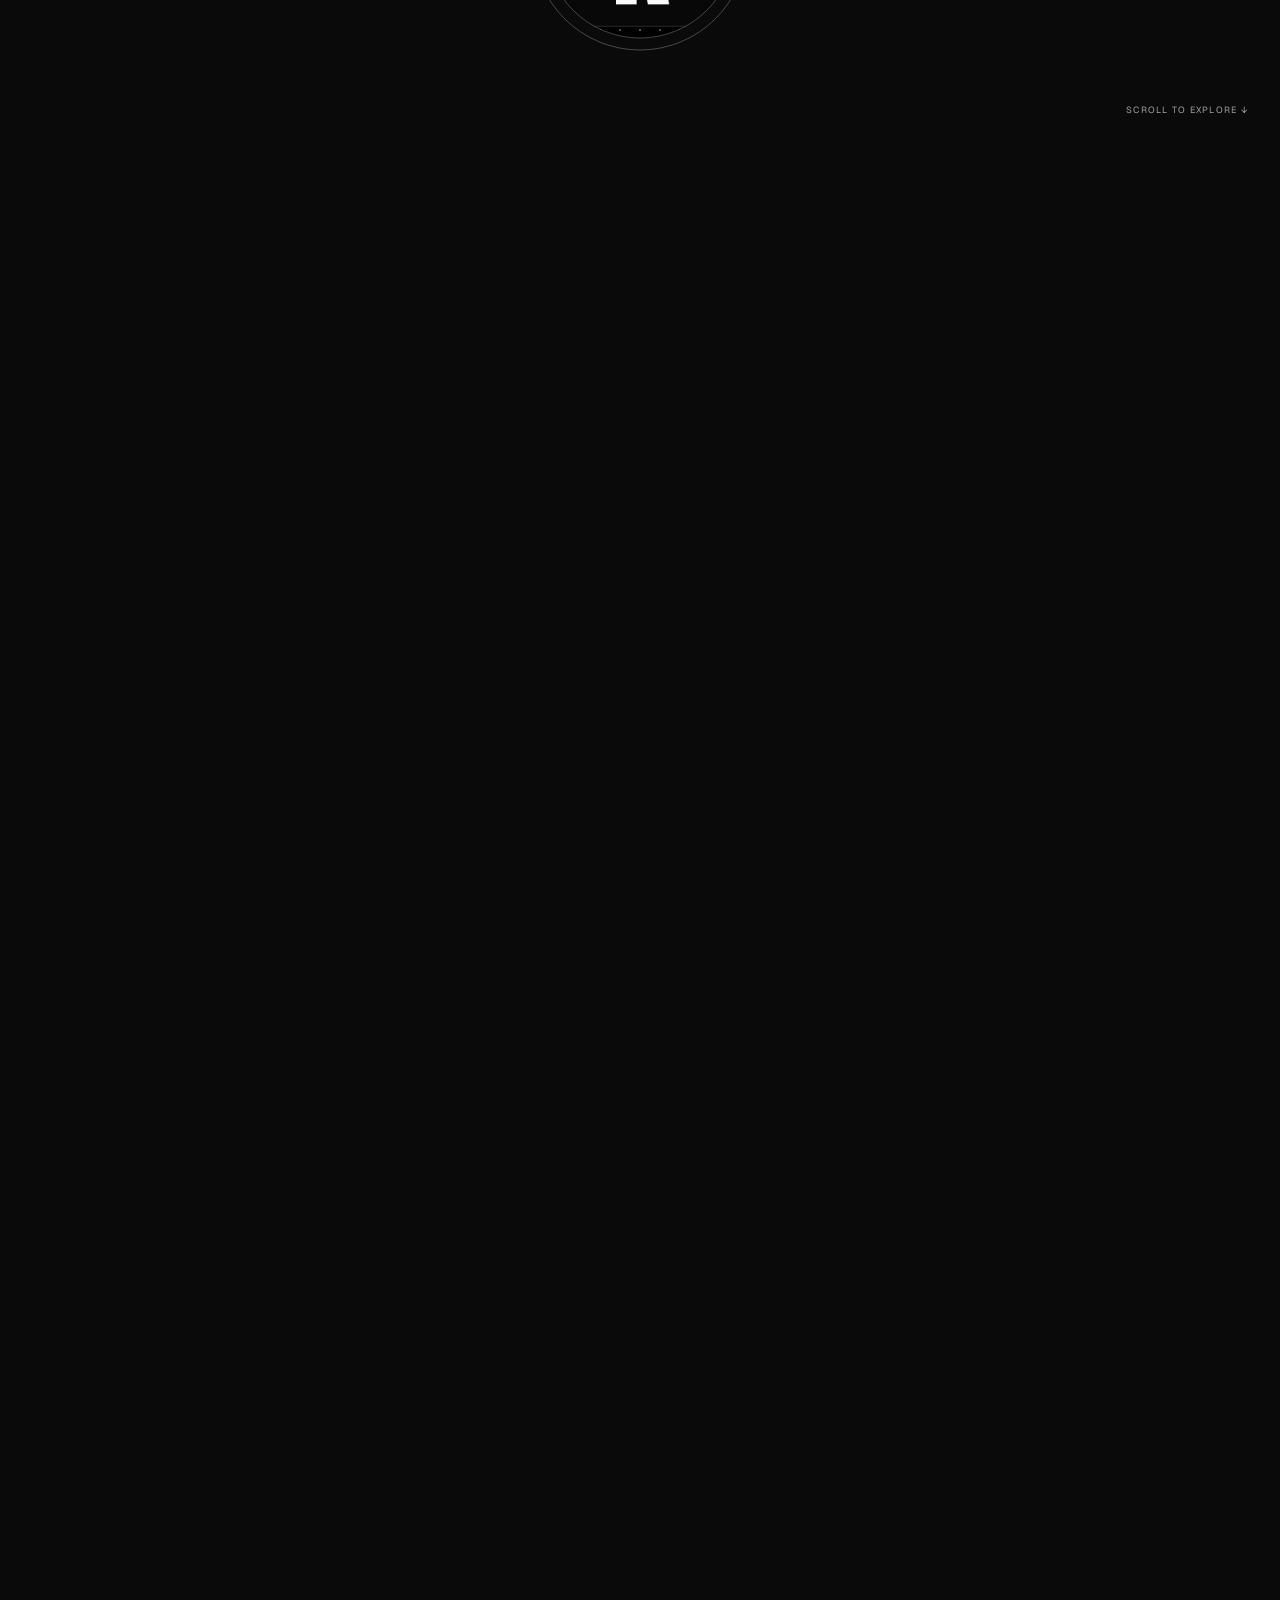
==== commit 57d44324: "Unify portfolio typography and add project artwork" ====
--- a/index.html
+++ b/index.html
@@ -1,7 +1,7 @@
 <!doctype html>
 <html lang="en" data-theme="dark">
 <head><script>if(performance.getEntriesByType('navigation')[0]?.type==='reload'){history.scrollRestoration='manual';history.replaceState(null,'',location.pathname+location.search);addEventListener('pageshow',()=>scrollTo({top:0,left:0,behavior:'instant'}),{once:true})}</script><script>if(location.pathname.endsWith("/foundation/index.html")){var base=document.createElement("base");base.href="../";document.head.appendChild(base)}</script><meta charset="utf-8"><meta name="viewport" content="width=device-width,initial-scale=1"><meta name="theme-color" content="#0a0a0a"><title>Vivaan Surti</title><meta name="description" content="Vivaan Surti's personal website."><meta name="author" content="Vivaan Surti"><meta property="og:title" content="Vivaan Surti"><meta property="og:description" content="Vivaan Surti's personal website."><meta property="og:type" content="website"><script type="application/ld+json">{"@context":"https://schema.org","@type":"Person","name":"Vivaan Surti"}</script>
-<script>(function(){var r=document.documentElement;try{var t=localStorage.getItem('portfolio-theme');if(t)r.dataset.theme=t}catch(e){}if(!matchMedia('(prefers-reduced-motion: reduce)').matches){r.classList.add('motion-intro');setTimeout(function(){r.classList.remove('motion-intro')},3000)}})()</script><script>try{if(sessionStorage.getItem('lights-out'))document.documentElement.classList.add('lights-out-pending')}catch(e){}</script><link rel="stylesheet" href="./foundation/style.css?v=bg-4"><link rel="stylesheet" href="./foundation/work.css?v=gap-2"><link rel="stylesheet" href="./foundation/motion.css?v=stars-2"><link rel="stylesheet" href="./foundation/sections.css?v=outline-1"><style>
+<script>(function(){var r=document.documentElement;try{var t=localStorage.getItem('portfolio-theme');if(t)r.dataset.theme=t}catch(e){}if(!matchMedia('(prefers-reduced-motion: reduce)').matches){r.classList.add('motion-intro');setTimeout(function(){r.classList.remove('motion-intro')},3000)}})()</script><script>try{if(sessionStorage.getItem('lights-out'))document.documentElement.classList.add('lights-out-pending')}catch(e){}</script><link rel="stylesheet" href="./foundation/style.css?v=geist-1"><link rel="stylesheet" href="./foundation/work.css?v=geist-1"><link rel="stylesheet" href="./foundation/motion.css?v=geist-1"><link rel="stylesheet" href="./foundation/sections.css?v=geist-1"><style>
 .dock-icon{display:none}
 /* Local mobile dock preview; desktop navigation keeps its existing layout. */
 @media(max-width:767px){
--- a/foundation/style.css
+++ b/foundation/style.css
@@ -1,10 +1,10 @@
+@import url("https://fonts.googleapis.com/css2?family=Geist:wght@400..700&display=swap");
 
-@font-face{font-family:Gelasio;src:url('./assets/gelasio-400.woff2') format('woff2');font-weight:400;font-display:swap}@font-face{font-family:Gelasio;src:url('./assets/gelasio-500.woff2') format('woff2');font-weight:500;font-display:swap}
 *{box-sizing:border-box} :root{--dot:lab(98.26% 0 0);--name-highlight:rgb(255 255 255 / 11%);--background:lab(2.75381% 0 0);--foreground:lab(98.26% 0 0);--secondary-foreground:lab(98.26% 0 0);--muted-foreground:lab(66.128% -.0000298023 .0000119209);color-scheme:dark}
 :root[data-theme="light"]{--background:lab(100% 0 0);--foreground:lab(2.75381% 0 0);--secondary-foreground:lab(7.78201% -.0000149012 0);--muted-foreground:lab(48.496% 0 0);--grid-opacity:.2;--dot:lab(2.75381% 0 0);--name-highlight:rgb(0 0 0 / 5%);color-scheme:light}
-body{margin:0;background:var(--background);color:var(--foreground);font-family:ui-sans-serif,system-ui,-apple-system,BlinkMacSystemFont,"Segoe UI",sans-serif;min-height:100vh;isolation:isolate}
+body{margin:0;background:var(--background);color:var(--foreground);font-family:Geist,system-ui,-apple-system,BlinkMacSystemFont,"Segoe UI",sans-serif;min-height:100vh;isolation:isolate}
 .background{position:fixed;inset:0;pointer-events:none;z-index:-1}.glow{opacity:.5;background:radial-gradient(600px circle at var(--x,0px) var(--y,0px),rgba(71,168,255,.15),transparent 40%)}
-.grid svg{width:100%;height:100%;opacity:.2}main{max-width:672px;margin:auto;padding:80px 24px 96px}button{background:none;border:0;color:var(--muted-foreground);padding:4px 8px;cursor:pointer;border-radius:6px}button:hover{color:var(--foreground)}button:focus-visible{outline:2px solid #47a8ff;outline-offset:4px}button svg{width:16px;height:16px;display:block}h1{font-family:Gelasio,Georgia,serif;font-size:60px;font-weight:500;line-height:1;letter-spacing:-1.5px;margin:32px 0 16px}p{font-size:16px;line-height:1.7;color:var(--muted-foreground)}.work{margin-top:72px}h2{font-size:24px;font-weight:500}
+.grid svg{width:100%;height:100%;opacity:.2}main{max-width:672px;margin:auto;padding:80px 24px 96px}button{background:none;border:0;color:var(--muted-foreground);padding:4px 8px;cursor:pointer;border-radius:6px}button:hover{color:var(--foreground)}button:focus-visible{outline:2px solid #47a8ff;outline-offset:4px}button svg{width:16px;height:16px;display:block}h1{font-family:Geist,system-ui,-apple-system,BlinkMacSystemFont,"Segoe UI",sans-serif;font-size:60px;font-weight:600;line-height:1;letter-spacing:-1.5px;margin:32px 0 16px}p{font-size:16px;line-height:1.7;color:var(--muted-foreground)}.work{margin-top:72px}h2{font-size:24px;font-weight:500}
 
 
 .light-overlay{background:rgb(0 0 0 / 8%);display:none}
--- a/foundation/work.css
+++ b/foundation/work.css
@@ -1,7 +1,7 @@
 @font-face{font-family:Anton;src:url('./assets/anton-work.woff2') format('woff2'),url('./assets/anton.ttf') format('truetype');font-display:swap}
 html{scroll-behavior:auto}body{overflow-x:clip}main{max-width:none;margin:0;padding:0}a{color:inherit;text-decoration:none}a:focus-visible{outline:2px solid #47a8ff;outline-offset:6px}
 
-#theme{min-width:32px;min-height:36px;display:grid;place-items:center}.intro{max-width:672px;margin:auto;min-height:100svh;padding:180px 24px 80px;display:flex;flex-direction:column;justify-content:center}.intro h1{margin:0 0 20px}.eyebrow{font:10px ui-monospace,monospace;letter-spacing:.18em;text-transform:uppercase;color:var(--muted-foreground);margin-bottom:28px}.intro p{max-width:400px}.intro-link{margin-top:48px;width:fit-content;font-size:12px;border-bottom:1px solid var(--muted-foreground);padding-bottom:8px}.intro-link span{margin-left:48px}
+#theme{min-width:32px;min-height:36px;display:grid;place-items:center}.intro{max-width:672px;margin:auto;min-height:100svh;padding:180px 24px 80px;display:flex;flex-direction:column;justify-content:center}.intro h1{margin:0 0 20px}.eyebrow{font:10px Geist,system-ui,-apple-system,BlinkMacSystemFont,"Segoe UI",sans-serif;letter-spacing:.18em;text-transform:uppercase;color:var(--muted-foreground);margin-bottom:28px}.intro p{max-width:400px}.intro-link{margin-top:48px;width:fit-content;font-size:12px;border-bottom:1px solid var(--muted-foreground);padding-bottom:8px}.intro-link span{margin-left:48px}
 :root{--work-void:#030609;--work-ink:var(--foreground);--work-shadow:#32424f;--work-shell:var(--background);--work-outline:color-mix(in srgb,var(--foreground) 26%,transparent)}
 :root[data-theme=light]{--work-void:#dfe4e8;--work-shadow:#b3c1cb;--work-shell:#ebebeb}
 .work-section{position:relative;height:1160svh;isolation:isolate;scroll-margin-top:0}
@@ -13,15 +13,15 @@
 .work-card{position:absolute;top:50%;left:50%;z-index:2;width:max-content;padding:8px 8px 0;background:#080808;color:var(--work-ink);outline:1px solid rgb(255 255 255 / 16%);transform-style:preserve-3d;visibility:hidden;pointer-events:none}
 .work-card.is-visible{visibility:visible}
 .work-image{display:block;width:auto;height:auto;max-width:50vw;max-height:50svh;border:1px solid #000;background:#000;object-fit:contain}
-.work-caption{display:flex;justify-content:space-between;gap:16px;padding:8px;font:700 11px/1 ui-monospace,monospace;letter-spacing:.15em;text-transform:uppercase;white-space:nowrap}
+.work-caption{display:flex;justify-content:space-between;gap:16px;padding:8px;font:700 11px/1 Geist,system-ui,-apple-system,BlinkMacSystemFont,"Segoe UI",sans-serif;letter-spacing:.15em;text-transform:uppercase;white-space:nowrap}
 .work-caption span:last-child{opacity:.65}
 :root[data-theme=light] .work-card{color:#ededed;outline-color:rgb(0 0 0 / 32%)}
 
 .work-mask{position:absolute;inset:0;z-index:10;pointer-events:none;width:100%;height:100%;overflow:visible}.mask-shell{fill:var(--work-shell);fill-rule:evenodd}.mask-grid{fill:url(#work-grid);fill-rule:evenodd}.mask-line{fill:none;stroke:var(--work-outline);stroke-width:1}.mask-grid-line{fill:none;stroke:var(--work-outline);stroke-width:.65}
-.work-meta{position:absolute;bottom:24px;left:32px;right:32px;z-index:15;display:flex;justify-content:space-between;color:var(--muted-foreground);font:9px ui-monospace,monospace;letter-spacing:.14em;text-transform:uppercase}.work-label{position:absolute;width:1px;height:1px;overflow:hidden;clip-path:inset(50%)}
+.work-meta{position:absolute;bottom:24px;left:32px;right:32px;z-index:15;display:flex;justify-content:space-between;color:var(--muted-foreground);font:9px Geist,system-ui,-apple-system,BlinkMacSystemFont,"Segoe UI",sans-serif;letter-spacing:.14em;text-transform:uppercase}.work-label{position:absolute;width:1px;height:1px;overflow:hidden;clip-path:inset(50%)}
 /* Dots sit behind the content; the flashlight stays above it so it glows over text, letters and cards. */
 .background.particles{z-index:-1}.background.glow{z-index:20}.background.light-overlay{z-index:-2}
-.outro{min-height:65svh;max-width:672px;margin:auto;padding:120px 24px}.outro h2{font:40px Gelasio,Georgia,serif}.outro a{display:inline-block;font-size:12px;margin-top:24px;border-bottom:1px solid;padding-bottom:8px}
+.outro{min-height:65svh;max-width:672px;margin:auto;padding:120px 24px}.outro h2{font:40px Geist,system-ui,-apple-system,BlinkMacSystemFont,"Segoe UI",sans-serif}.outro a{display:inline-block;font-size:12px;margin-top:24px;border-bottom:1px solid;padding-bottom:8px}
 @media(max-width:767px){.intro{padding-top:130px}.intro h1{font-size:48px}.work-meta{left:20px;right:20px;font-size:8px}.work-letter{font-size:17.5svh}}
 @media(prefers-reduced-motion:reduce){.work-section{height:auto;min-height:100svh}.work-stage{position:relative;height:auto;min-height:100svh;padding:110px 24px 80px}.work-mask,.work-scene>.work-letter,.work-point-field{display:none}.work-scene{position:relative;display:grid;grid-template-columns:repeat(auto-fit,minmax(250px,1fr));gap:24px;perspective:none}.work-card{position:relative;top:auto;left:auto;width:100%;visibility:visible!important;transform:none!important}.work-label{position:static;width:auto;height:auto;clip-path:none;font:48px Anton,sans-serif;margin:0 0 32px}.work-meta{bottom:24px}}
 /* Keep moving surfaces bounded and promote only the active gallery. */
@@ -65,3 +65,12 @@
 .theme-switching #theme .theme-track{transition:background-color .45s ease!important}
 .theme-switching #theme .theme-thumb{transition:transform .45s ease,background-color .45s ease!important}
 @media(prefers-reduced-motion:reduce){.theme-switching #theme .theme-track,.theme-switching #theme .theme-thumb{transition:none!important}}
+
+.work-logo .work-image {
+  box-sizing: border-box;
+  width: 1082px;
+  height: auto;
+  aspect-ratio: 1082 / 636;
+  padding: 4%;
+  background: var(--logo-background);
+}
--- a/foundation/motion.css
+++ b/foundation/motion.css
@@ -43,7 +43,7 @@
 .lights-out.no-fade{transition:none}
 /* Covers the first paint on a new page until the torch layer takes over. */
 .lights-out-pending body::after{content:"";position:fixed;inset:0;z-index:90;pointer-events:none;background:radial-gradient(circle at 50% 50%,rgb(0 0 0 / .2) 0,rgb(0 0 0 / .7) 140px,rgb(0 0 0 / .92) 260px)}
-.egg-toast{position:fixed;left:50%;bottom:28px;z-index:95;max-width:calc(100vw - 32px);transform:translate(-50%,8px);opacity:0;pointer-events:none;padding:8px 14px;border-radius:999px;font:12px/1.5 ui-monospace,monospace;letter-spacing:.04em;text-align:center;color:var(--foreground);background:color-mix(in srgb,var(--background) 88%,transparent);border:1px solid color-mix(in srgb,var(--foreground) 14%,transparent);transition:opacity .25s ease,transform .25s ease}
+.egg-toast{position:fixed;left:50%;bottom:28px;z-index:95;max-width:calc(100vw - 32px);transform:translate(-50%,8px);opacity:0;pointer-events:none;padding:8px 14px;border-radius:999px;font:12px/1.5 Geist,system-ui,-apple-system,BlinkMacSystemFont,"Segoe UI",sans-serif;letter-spacing:.04em;text-align:center;color:var(--foreground);background:color-mix(in srgb,var(--background) 88%,transparent);border:1px solid color-mix(in srgb,var(--foreground) 14%,transparent);transition:opacity .25s ease,transform .25s ease}
 .egg-toast.is-on{opacity:1;transform:translate(-50%,0)}
 @media(prefers-reduced-motion:reduce){.lights-out,.egg-toast{transition:none}}
 
--- a/foundation/sections.css
+++ b/foundation/sections.css
@@ -25,7 +25,7 @@
 
 /* Sections after the gallery */
 .section{max-width:672px;margin:auto;padding:112px 24px 0}
-.section h2,.site-footer h2{font:500 20px/28px Gelasio,Georgia,serif;margin:0 0 24px;color:var(--foreground)}
+.section h2,.site-footer h2{font:500 20px/28px Geist,system-ui,-apple-system,BlinkMacSystemFont,"Segoe UI",sans-serif;margin:0 0 24px;color:var(--foreground)}
 .eyebrow{margin-bottom:16px}
 .post-list{list-style:none;margin:0;padding:0;border-top:1px solid var(--rule)}
 .post-row{display:flex;justify-content:space-between;align-items:baseline;gap:24px;padding:18px 0;border-bottom:1px solid var(--rule);color:var(--foreground);transform-origin:left center}
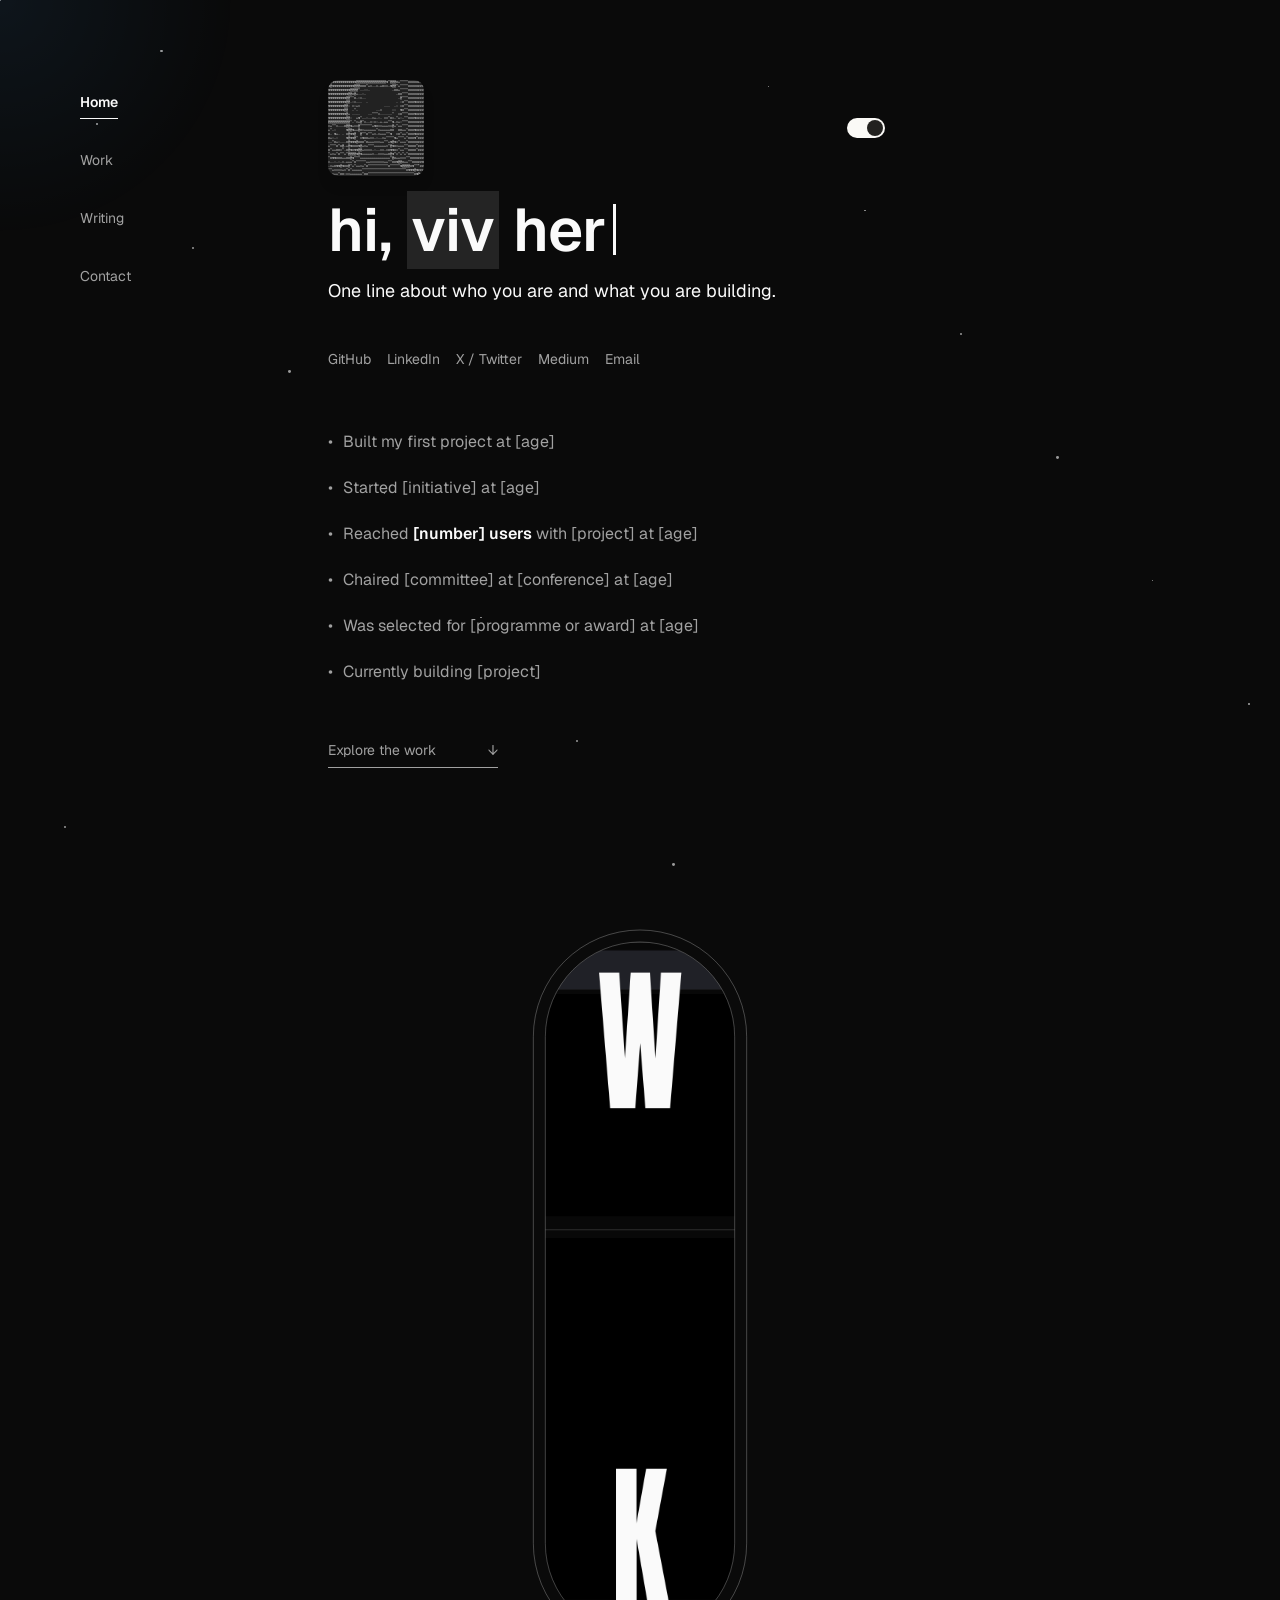
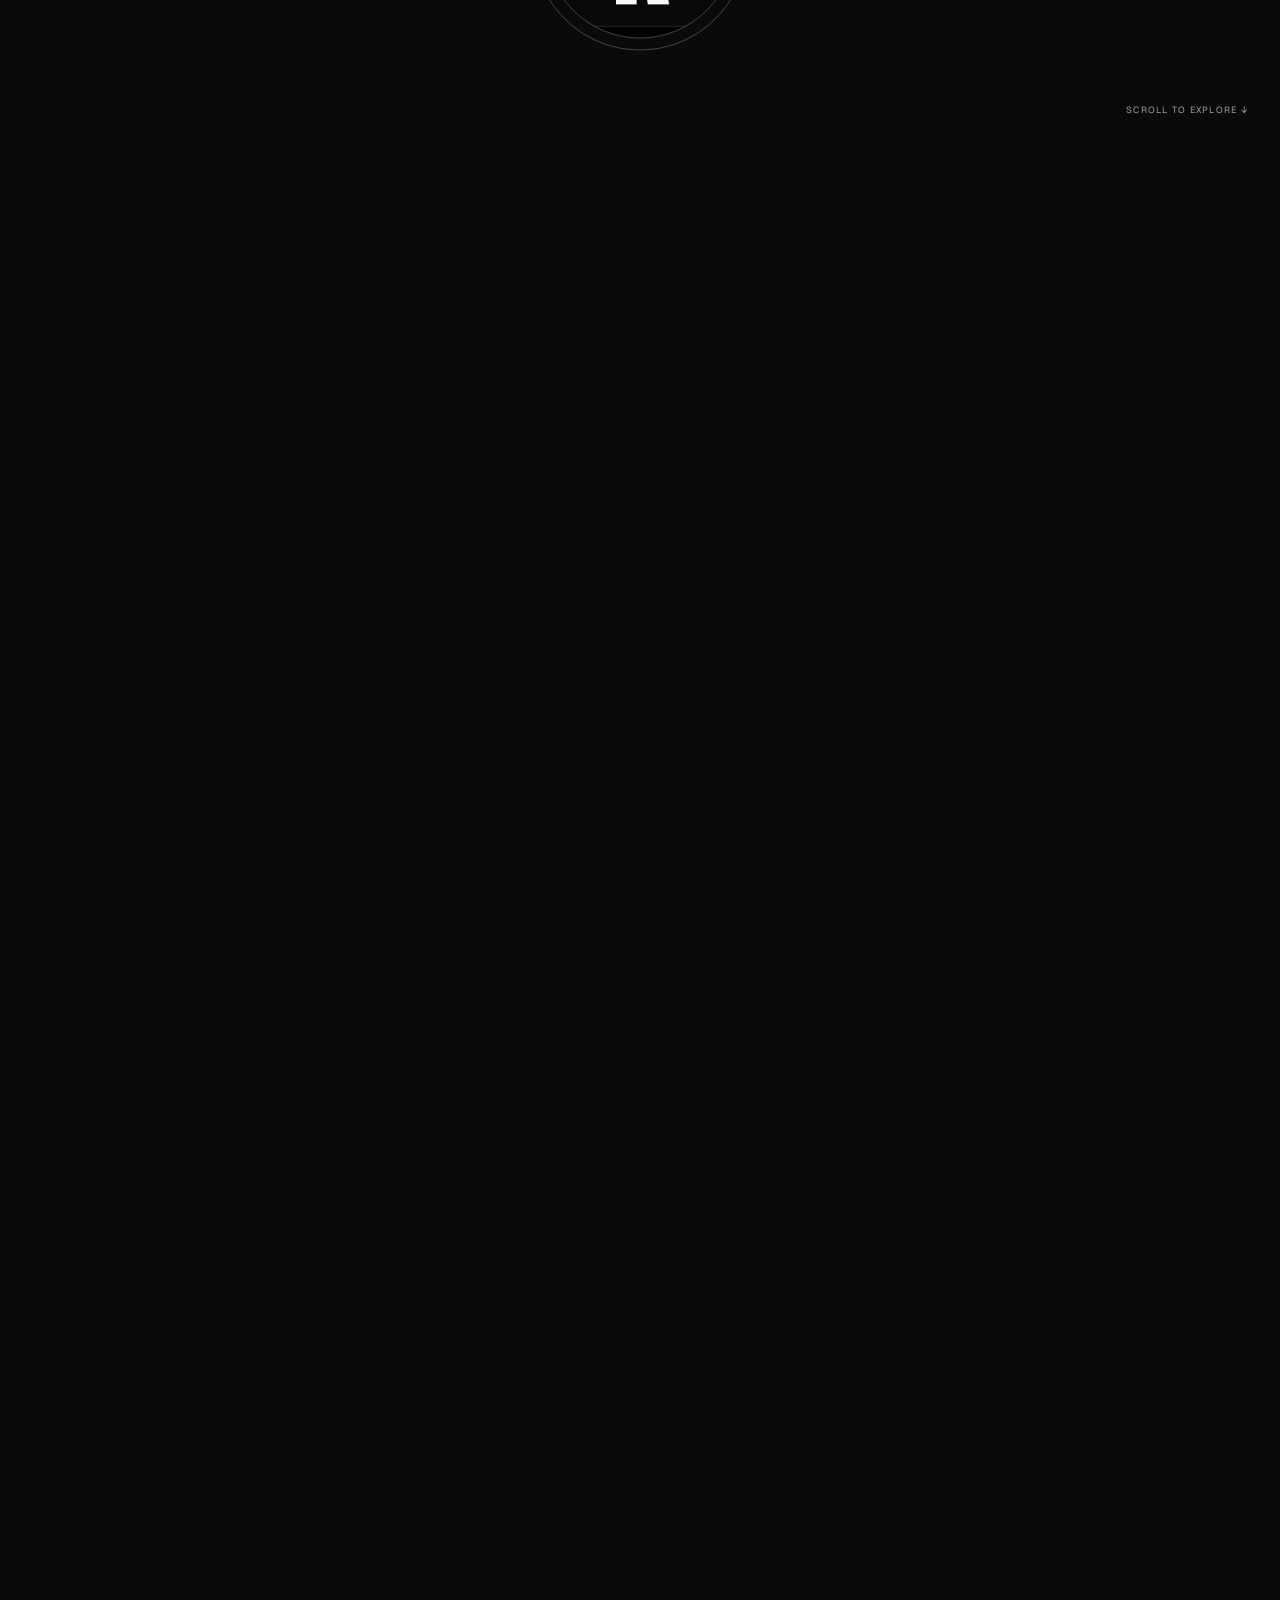
==== commit 2b533b64: "Hide mobile Work labels and reduce background dots" ====
--- a/index.html
+++ b/index.html
@@ -1,7 +1,7 @@
 <!doctype html>
 <html lang="en" data-theme="dark">
 <head><script>if(performance.getEntriesByType('navigation')[0]?.type==='reload'){history.scrollRestoration='manual';history.replaceState(null,'',location.pathname+location.search);addEventListener('pageshow',()=>scrollTo({top:0,left:0,behavior:'instant'}),{once:true})}</script><script>if(location.pathname.endsWith("/foundation/index.html")){var base=document.createElement("base");base.href="../";document.head.appendChild(base)}</script><meta charset="utf-8"><meta name="viewport" content="width=device-width,initial-scale=1"><meta name="theme-color" content="#0a0a0a"><title>Vivaan Surti</title><meta name="description" content="Vivaan Surti's personal website."><meta name="author" content="Vivaan Surti"><meta property="og:title" content="Vivaan Surti"><meta property="og:description" content="Vivaan Surti's personal website."><meta property="og:type" content="website"><script type="application/ld+json">{"@context":"https://schema.org","@type":"Person","name":"Vivaan Surti"}</script>
-<script>(function(){var r=document.documentElement;try{var t=localStorage.getItem('portfolio-theme');if(t)r.dataset.theme=t}catch(e){}if(!matchMedia('(prefers-reduced-motion: reduce)').matches){r.classList.add('motion-intro');setTimeout(function(){r.classList.remove('motion-intro')},3000)}})()</script><script>try{if(sessionStorage.getItem('lights-out'))document.documentElement.classList.add('lights-out-pending')}catch(e){}</script><link rel="stylesheet" href="./foundation/style.css?v=geist-1"><link rel="stylesheet" href="./foundation/work.css?v=geist-1"><link rel="stylesheet" href="./foundation/motion.css?v=geist-1"><link rel="stylesheet" href="./foundation/sections.css?v=geist-1"><style>
+<script>(function(){var r=document.documentElement;try{var t=localStorage.getItem('portfolio-theme');if(t)r.dataset.theme=t}catch(e){}if(!matchMedia('(prefers-reduced-motion: reduce)').matches){r.classList.add('motion-intro');setTimeout(function(){r.classList.remove('motion-intro')},3000)}})()</script><script>try{if(sessionStorage.getItem('lights-out'))document.documentElement.classList.add('lights-out-pending')}catch(e){}</script><link rel="stylesheet" href="./foundation/style.css?v=geist-1"><link rel="stylesheet" href="./foundation/work.css?v=mobile-meta-1"><link rel="stylesheet" href="./foundation/motion.css?v=geist-1"><link rel="stylesheet" href="./foundation/sections.css?v=geist-1"><style>
 .dock-icon{display:none}
 /* Local mobile dock preview; desktop navigation keeps its existing layout. */
 @media(max-width:767px){
@@ -133,4 +133,4 @@
  <p data-reveal>For collaborations, questions, or opportunities, please write to</p>
  <a class="footer-email" href="mailto:you@example.com" data-reveal>you@example.com</a>
  <div class="footer-bottom"><span>© 2026 Vivaan Surti</span><a href="#home">Back to the top ↑</a></div>
-</footer><script src="./foundation/ambient.js?v=stars-5"></script><script src="./foundation/projects.js?v=pj-1"></script><script src="./foundation/work.js?v=smooth-4"></script><script src="./foundation/greetings.js?v=greet-4"></script><script src="./foundation/motion.js?v=greet-7"></script><script src="./foundation/eggs.js?v=torch-1"></script><script src="./foundation/avatar.js"></script><script src="./foundation/navigation.js"></script></body></html>+</footer><script src="./foundation/ambient.js?v=dots-compact-1"></script><script src="./foundation/projects.js?v=pj-1"></script><script src="./foundation/work.js?v=smooth-4"></script><script src="./foundation/greetings.js?v=greet-4"></script><script src="./foundation/motion.js?v=greet-7"></script><script src="./foundation/eggs.js?v=torch-1"></script><script src="./foundation/avatar.js"></script><script src="./foundation/navigation.js"></script></body></html>
--- a/foundation/style.css
+++ b/foundation/style.css
@@ -1,10 +1,10 @@
 @import url("https://fonts.googleapis.com/css2?family=Geist:wght@400..700&display=swap");
 
-*{box-sizing:border-box} :root{--dot:lab(98.26% 0 0);--name-highlight:rgb(255 255 255 / 11%);--background:lab(2.75381% 0 0);--foreground:lab(98.26% 0 0);--secondary-foreground:lab(98.26% 0 0);--muted-foreground:lab(66.128% -.0000298023 .0000119209);color-scheme:dark}
-:root[data-theme="light"]{--background:lab(100% 0 0);--foreground:lab(2.75381% 0 0);--secondary-foreground:lab(7.78201% -.0000149012 0);--muted-foreground:lab(48.496% 0 0);--grid-opacity:.2;--dot:lab(2.75381% 0 0);--name-highlight:rgb(0 0 0 / 5%);color-scheme:light}
+*{box-sizing:border-box} :root{--dot:lab(98.26% 0 0);--name-highlight:rgb(255 255 255 / 11%);--background:lab(2.75381% 0 0);--foreground:lab(98.26% 0 0);--muted-foreground:lab(66.128% -.0000298023 .0000119209);color-scheme:dark}
+:root[data-theme="light"]{--background:lab(100% 0 0);--foreground:lab(2.75381% 0 0);--muted-foreground:lab(48.496% 0 0);--dot:lab(2.75381% 0 0);--name-highlight:rgb(0 0 0 / 5%);color-scheme:light}
 body{margin:0;background:var(--background);color:var(--foreground);font-family:Geist,system-ui,-apple-system,BlinkMacSystemFont,"Segoe UI",sans-serif;min-height:100vh;isolation:isolate}
 .background{position:fixed;inset:0;pointer-events:none;z-index:-1}.glow{opacity:.5;background:radial-gradient(600px circle at var(--x,0px) var(--y,0px),rgba(71,168,255,.15),transparent 40%)}
-.grid svg{width:100%;height:100%;opacity:.2}main{max-width:672px;margin:auto;padding:80px 24px 96px}button{background:none;border:0;color:var(--muted-foreground);padding:4px 8px;cursor:pointer;border-radius:6px}button:hover{color:var(--foreground)}button:focus-visible{outline:2px solid #47a8ff;outline-offset:4px}button svg{width:16px;height:16px;display:block}h1{font-family:Geist,system-ui,-apple-system,BlinkMacSystemFont,"Segoe UI",sans-serif;font-size:60px;font-weight:600;line-height:1;letter-spacing:-1.5px;margin:32px 0 16px}p{font-size:16px;line-height:1.7;color:var(--muted-foreground)}.work{margin-top:72px}h2{font-size:24px;font-weight:500}
+main{max-width:672px;margin:auto;padding:80px 24px 96px}button{background:none;border:0;color:var(--muted-foreground);padding:4px 8px;cursor:pointer;border-radius:6px}button:hover{color:var(--foreground)}button:focus-visible{outline:2px solid #47a8ff;outline-offset:4px}button svg{width:16px;height:16px;display:block}h1{font-family:Geist,system-ui,-apple-system,BlinkMacSystemFont,"Segoe UI",sans-serif;font-size:60px;font-weight:600;line-height:1;letter-spacing:-1.5px;margin:32px 0 16px}p{font-size:16px;line-height:1.7;color:var(--muted-foreground)}.work{margin-top:72px}h2{font-size:24px;font-weight:500}
 
 
 .light-overlay{background:rgb(0 0 0 / 8%);display:none}
--- a/foundation/work.css
+++ b/foundation/work.css
@@ -6,7 +6,6 @@
 :root[data-theme=light]{--work-void:#dfe4e8;--work-shadow:#b3c1cb;--work-shell:#ebebeb}
 .work-section{position:relative;height:1160svh;isolation:isolate;scroll-margin-top:0}
 .work-stage{position:sticky;top:0;height:100svh;width:100%;overflow:hidden;background:color-mix(in srgb,var(--work-void) 85%,transparent)}
-.work-point-field{position:absolute;inset:0;opacity:.2;background-image:radial-gradient(var(--work-ink) .6px,transparent .8px);background-size:24px 24px;pointer-events:none}
 .work-scene{position:absolute;inset:0;perspective:640px;transform-style:flat;pointer-events:none}
 .work-letter{position:absolute;top:50%;left:50%;font:400 min(17.5svh,190px)/.85 Anton,Impact,'Arial Narrow',sans-serif;color:var(--work-ink);transform-origin:center;will-change:transform;white-space:nowrap;user-select:none}
 .work-letter::before{content:attr(data-letter);position:absolute;inset:0;color:var(--work-shadow);z-index:-1;transform:translate(3px,3px) scale(1.025);opacity:var(--spread,0)}
@@ -17,24 +16,21 @@
 .work-caption span:last-child{opacity:.65}
 :root[data-theme=light] .work-card{color:#ededed;outline-color:rgb(0 0 0 / 32%)}
 
-.work-mask{position:absolute;inset:0;z-index:10;pointer-events:none;width:100%;height:100%;overflow:visible}.mask-shell{fill:var(--work-shell);fill-rule:evenodd}.mask-grid{fill:url(#work-grid);fill-rule:evenodd}.mask-line{fill:none;stroke:var(--work-outline);stroke-width:1}.mask-grid-line{fill:none;stroke:var(--work-outline);stroke-width:.65}
+.work-mask{position:absolute;inset:0;z-index:10;pointer-events:none;width:100%;height:100%;overflow:visible}.mask-shell{fill:var(--work-shell);fill-rule:evenodd}.mask-line{fill:none;stroke:var(--work-outline);stroke-width:1}
 .work-meta{position:absolute;bottom:24px;left:32px;right:32px;z-index:15;display:flex;justify-content:space-between;color:var(--muted-foreground);font:9px Geist,system-ui,-apple-system,BlinkMacSystemFont,"Segoe UI",sans-serif;letter-spacing:.14em;text-transform:uppercase}.work-label{position:absolute;width:1px;height:1px;overflow:hidden;clip-path:inset(50%)}
 /* Dots sit behind the content; the flashlight stays above it so it glows over text, letters and cards. */
 .background.particles{z-index:-1}.background.glow{z-index:20}.background.light-overlay{z-index:-2}
 .outro{min-height:65svh;max-width:672px;margin:auto;padding:120px 24px}.outro h2{font:40px Geist,system-ui,-apple-system,BlinkMacSystemFont,"Segoe UI",sans-serif}.outro a{display:inline-block;font-size:12px;margin-top:24px;border-bottom:1px solid;padding-bottom:8px}
-@media(max-width:767px){.intro{padding-top:130px}.intro h1{font-size:48px}.work-meta{left:20px;right:20px;font-size:8px}.work-letter{font-size:17.5svh}}
-@media(prefers-reduced-motion:reduce){.work-section{height:auto;min-height:100svh}.work-stage{position:relative;height:auto;min-height:100svh;padding:110px 24px 80px}.work-mask,.work-scene>.work-letter,.work-point-field{display:none}.work-scene{position:relative;display:grid;grid-template-columns:repeat(auto-fit,minmax(250px,1fr));gap:24px;perspective:none}.work-card{position:relative;top:auto;left:auto;width:100%;visibility:visible!important;transform:none!important}.work-label{position:static;width:auto;height:auto;clip-path:none;font:48px Anton,sans-serif;margin:0 0 32px}.work-meta{bottom:24px}}
+@media(max-width:767px){.intro{padding-top:130px}.intro h1{font-size:48px}.work-meta{display:none}.work-letter{font-size:17.5svh}}
+@media(prefers-reduced-motion:reduce){.work-section{height:auto;min-height:100svh}.work-stage{position:relative;height:auto;min-height:100svh;padding:110px 24px 80px}.work-mask,.work-scene>.work-letter{display:none}.work-scene{position:relative;display:grid;grid-template-columns:repeat(auto-fit,minmax(min(250px,100%),1fr));gap:24px;perspective:none}.work-card{position:relative;top:auto;left:auto;width:100%;visibility:visible!important;pointer-events:auto;transform:none!important}.work-label{position:static;width:auto;height:auto;clip-path:none;font:48px Anton,sans-serif;margin:0 0 32px}.work-meta{bottom:24px}}
 /* Keep moving surfaces bounded and promote only the active gallery. */
 
-.work-point-field{left:-24px;right:-24px}
 .work-letter,.work-card{will-change:auto}
 .is-active .work-letter,.is-active .work-card.is-visible{will-change:transform}
 .background.glow{inset:auto;top:0;left:0;width:480px;height:480px;background:radial-gradient(600px circle at center,rgba(71,168,255,.15),transparent 40%);transform:translate3d(-240px,-240px,0)}
 .ambient-paused .particle{animation-play-state:paused}
-/* Work uses the same underlying 40px grid as Home. Only the letters/cards
-   are clipped by the capsule; the background stays continuous. */
 .work-stage{background:transparent}
-.mask-shell,.mask-grid,.work-point-field{display:none}
+.mask-shell{display:none}
 .work-image{height:auto;object-fit:contain}
 @media(prefers-reduced-motion:reduce){.work-card{opacity:1!important}}
 /* Dots brighten near the cursor by changing their own colour (same look as
--- a/foundation/motion.css
+++ b/foundation/motion.css
@@ -7,8 +7,6 @@
 body,.site-nav,.work-letter,.work-caption,.work-card-surface,.eyebrow,.intro p,.outro p,.intro-link,.outro a,#theme{transition:color .65s ease,background-color .65s ease,border-color .65s ease,outline-color .65s ease}
 body{transition:color .65s ease}
 .intro h1,.outro h2,.brand{color:var(--foreground)}
-.grid path{transition:stroke .65s ease}
-.grid svg{opacity:var(--grid-opacity,.2);transition:opacity .65s ease}
 .background.light-overlay{display:block;opacity:0;transition:opacity .65s ease}
 :root[data-theme=light] .background.light-overlay{opacity:1}
 
@@ -31,7 +29,7 @@
 .work-card-surface.motion-pressed .work-image{transform:scale(1.05)}
 @media(prefers-reduced-motion:reduce){.work-image,.nav-links a,.brand,.intro-link,.outro a{transition:none}.work-image{transform:none!important}}
 
-@media(prefers-reduced-motion:reduce){body,.site-nav,.work-letter,.work-caption,.work-card-surface,.eyebrow,.intro p,.outro p,.intro-link,.outro a,#theme,.grid path,.background.light-overlay{transition:none}}
+@media(prefers-reduced-motion:reduce){body,.site-nav,.work-letter,.work-caption,.work-card-surface,.eyebrow,.intro p,.outro p,.intro-link,.outro a,#theme,.background.light-overlay{transition:none}}
 /* Performance: a lighter
    mode for weaker devices (glow kept; no dot lighting, fewer dots, no letter shadows). */
 .lite .work-letter::before{display:none}
@@ -52,18 +50,9 @@
 .work-moving .particle{animation-play-state:paused}
 .section,.site-footer{content-visibility:auto;contain-intrinsic-size:auto 640px}
 
-/* Work gallery as its own space: inside the capsule it's a solid background
-   with a fine dot grid in the same colour as the WORK letters. It follows the
-   theme: black with white dots in dark mode, white with black dots in light. */
-.work-scene{background-color:#000;background-image:radial-gradient(circle,color-mix(in srgb,var(--work-ink) 32%,transparent) 0 1px,transparent 1.4px);background-size:20px 20px;background-position:center}
+/* The capsule keeps a solid surface in both themes. */
+.work-scene{background-color:#000}
 :root[data-theme=light] .work-scene{background-color:#fff}
-
-/* Shooting stars (ambient.js): a thin tail with a small glowing head. */
-:root{--star:rgb(225 238 255)}
-:root[data-theme=light]{--star:rgb(40 48 60)}
-.background.stars{z-index:-1;overflow:hidden}
-.shooting-star{position:absolute;left:0;top:0;height:1.5px;border-radius:2px;transform-origin:100% 50%;background:linear-gradient(90deg,transparent,color-mix(in srgb,var(--star) 75%,transparent));pointer-events:none;opacity:0}
-.shooting-star::after{content:"";position:absolute;right:-1px;top:50%;width:3px;height:3px;margin-top:-1.5px;border-radius:50%;background:var(--star);box-shadow:0 0 6px 1px color-mix(in srgb,var(--star) 60%,transparent)}
 
 
 /* Lite keeps the gallery and navigation, with flat moving surfaces. */
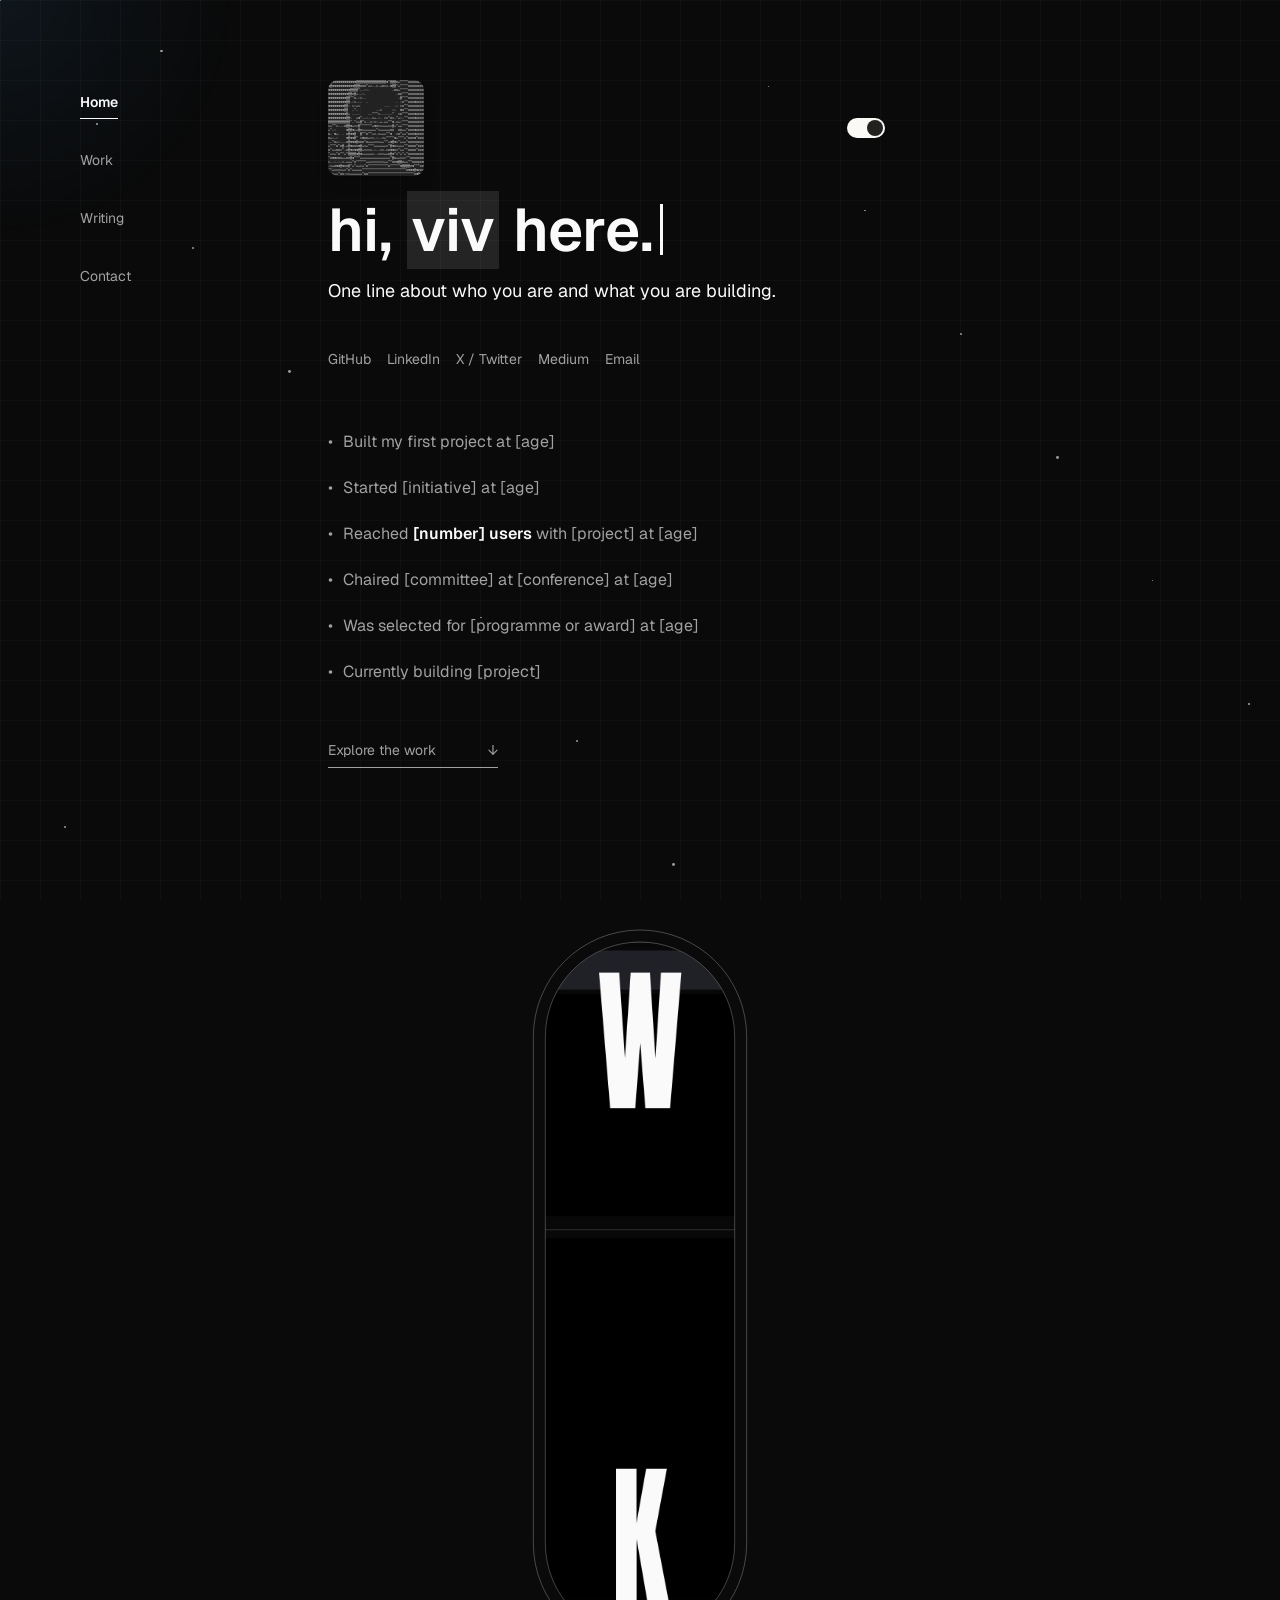
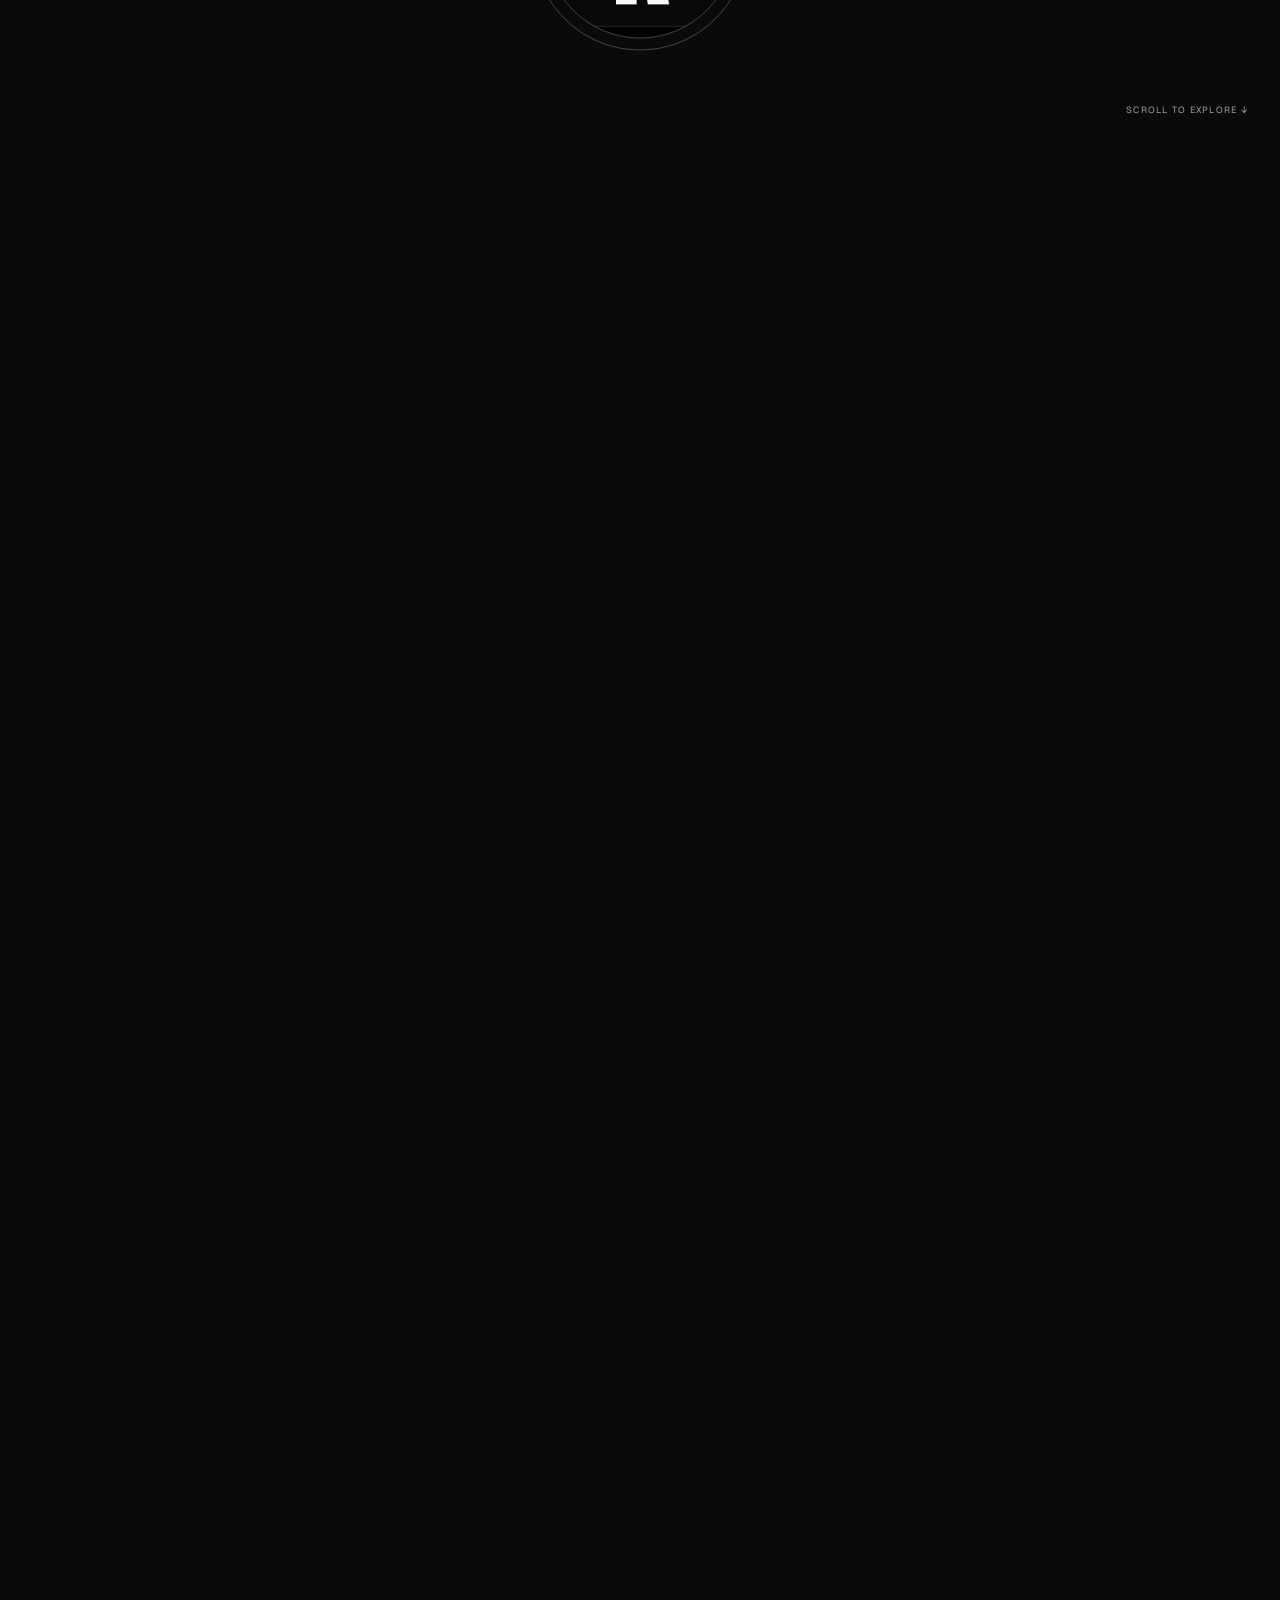
==== commit 35d3dbf1: "Restore subtle background grid on homepage" ====
--- a/index.html
+++ b/index.html
@@ -1,7 +1,7 @@
 <!doctype html>
 <html lang="en" data-theme="dark">
 <head><script>if(performance.getEntriesByType('navigation')[0]?.type==='reload'){history.scrollRestoration='manual';history.replaceState(null,'',location.pathname+location.search);addEventListener('pageshow',()=>scrollTo({top:0,left:0,behavior:'instant'}),{once:true})}</script><script>if(location.pathname.endsWith("/foundation/index.html")){var base=document.createElement("base");base.href="../";document.head.appendChild(base)}</script><meta charset="utf-8"><meta name="viewport" content="width=device-width,initial-scale=1"><meta name="theme-color" content="#0a0a0a"><title>Vivaan Surti</title><meta name="description" content="Vivaan Surti's personal website."><meta name="author" content="Vivaan Surti"><meta property="og:title" content="Vivaan Surti"><meta property="og:description" content="Vivaan Surti's personal website."><meta property="og:type" content="website"><script type="application/ld+json">{"@context":"https://schema.org","@type":"Person","name":"Vivaan Surti"}</script>
-<script>(function(){var r=document.documentElement;try{var t=localStorage.getItem('portfolio-theme');if(t)r.dataset.theme=t}catch(e){}if(!matchMedia('(prefers-reduced-motion: reduce)').matches){r.classList.add('motion-intro');setTimeout(function(){r.classList.remove('motion-intro')},3000)}})()</script><script>try{if(sessionStorage.getItem('lights-out'))document.documentElement.classList.add('lights-out-pending')}catch(e){}</script><link rel="stylesheet" href="./foundation/style.css?v=geist-1"><link rel="stylesheet" href="./foundation/work.css?v=mobile-meta-1"><link rel="stylesheet" href="./foundation/motion.css?v=geist-1"><link rel="stylesheet" href="./foundation/sections.css?v=geist-1"><style>
+<script>(function(){var r=document.documentElement;try{var t=localStorage.getItem('portfolio-theme');if(t)r.dataset.theme=t}catch(e){}if(!matchMedia('(prefers-reduced-motion: reduce)').matches){r.classList.add('motion-intro');setTimeout(function(){r.classList.remove('motion-intro')},3000)}})()</script><script>try{if(sessionStorage.getItem('lights-out'))document.documentElement.classList.add('lights-out-pending')}catch(e){}</script><link rel="stylesheet" href="./foundation/style.css?v=grid-restored-1"><link rel="stylesheet" href="./foundation/work.css?v=mobile-meta-1"><link rel="stylesheet" href="./foundation/motion.css?v=geist-1"><link rel="stylesheet" href="./foundation/sections.css?v=geist-1"><style>
 .dock-icon{display:none}
 /* Local mobile dock preview; desktop navigation keeps its existing layout. */
 @media(max-width:767px){
--- a/foundation/style.css
+++ b/foundation/style.css
@@ -1,7 +1,7 @@
 @import url("https://fonts.googleapis.com/css2?family=Geist:wght@400..700&display=swap");
 
-*{box-sizing:border-box} :root{--dot:lab(98.26% 0 0);--name-highlight:rgb(255 255 255 / 11%);--background:lab(2.75381% 0 0);--foreground:lab(98.26% 0 0);--muted-foreground:lab(66.128% -.0000298023 .0000119209);color-scheme:dark}
-:root[data-theme="light"]{--background:lab(100% 0 0);--foreground:lab(2.75381% 0 0);--muted-foreground:lab(48.496% 0 0);--dot:lab(2.75381% 0 0);--name-highlight:rgb(0 0 0 / 5%);color-scheme:light}
+*{box-sizing:border-box} :root{--dot:lab(98.26% 0 0);--name-highlight:rgb(255 255 255 / 11%);--background:lab(2.75381% 0 0);--foreground:lab(98.26% 0 0);--secondary-foreground:lab(98.26% 0 0);--muted-foreground:lab(66.128% -.0000298023 .0000119209);color-scheme:dark}
+:root[data-theme="light"]{--background:lab(100% 0 0);--foreground:lab(2.75381% 0 0);--secondary-foreground:lab(7.78201% -.0000149012 0);--muted-foreground:lab(48.496% 0 0);--dot:lab(2.75381% 0 0);--name-highlight:rgb(0 0 0 / 5%);color-scheme:light}
 body{margin:0;background:var(--background);color:var(--foreground);font-family:Geist,system-ui,-apple-system,BlinkMacSystemFont,"Segoe UI",sans-serif;min-height:100vh;isolation:isolate}
 .background{position:fixed;inset:0;pointer-events:none;z-index:-1}.glow{opacity:.5;background:radial-gradient(600px circle at var(--x,0px) var(--y,0px),rgba(71,168,255,.15),transparent 40%)}
 main{max-width:672px;margin:auto;padding:80px 24px 96px}button{background:none;border:0;color:var(--muted-foreground);padding:4px 8px;cursor:pointer;border-radius:6px}button:hover{color:var(--foreground)}button:focus-visible{outline:2px solid #47a8ff;outline-offset:4px}button svg{width:16px;height:16px;display:block}h1{font-family:Geist,system-ui,-apple-system,BlinkMacSystemFont,"Segoe UI",sans-serif;font-size:60px;font-weight:600;line-height:1;letter-spacing:-1.5px;margin:32px 0 16px}p{font-size:16px;line-height:1.7;color:var(--muted-foreground)}.work{margin-top:72px}h2{font-size:24px;font-weight:500}
@@ -16,3 +16,5 @@
 .surname{background:var(--name-highlight);padding:0 4px;-webkit-box-decoration-break:clone;box-decoration-break:clone}
 @media(prefers-reduced-motion:reduce){.particle{animation:none;opacity:.22;transform:translateY(-50px) scale(.75)}}
 :root[data-theme="light"] .light-overlay{display:block}
+
+.grid svg{width:100%;height:100%;opacity:.2}
